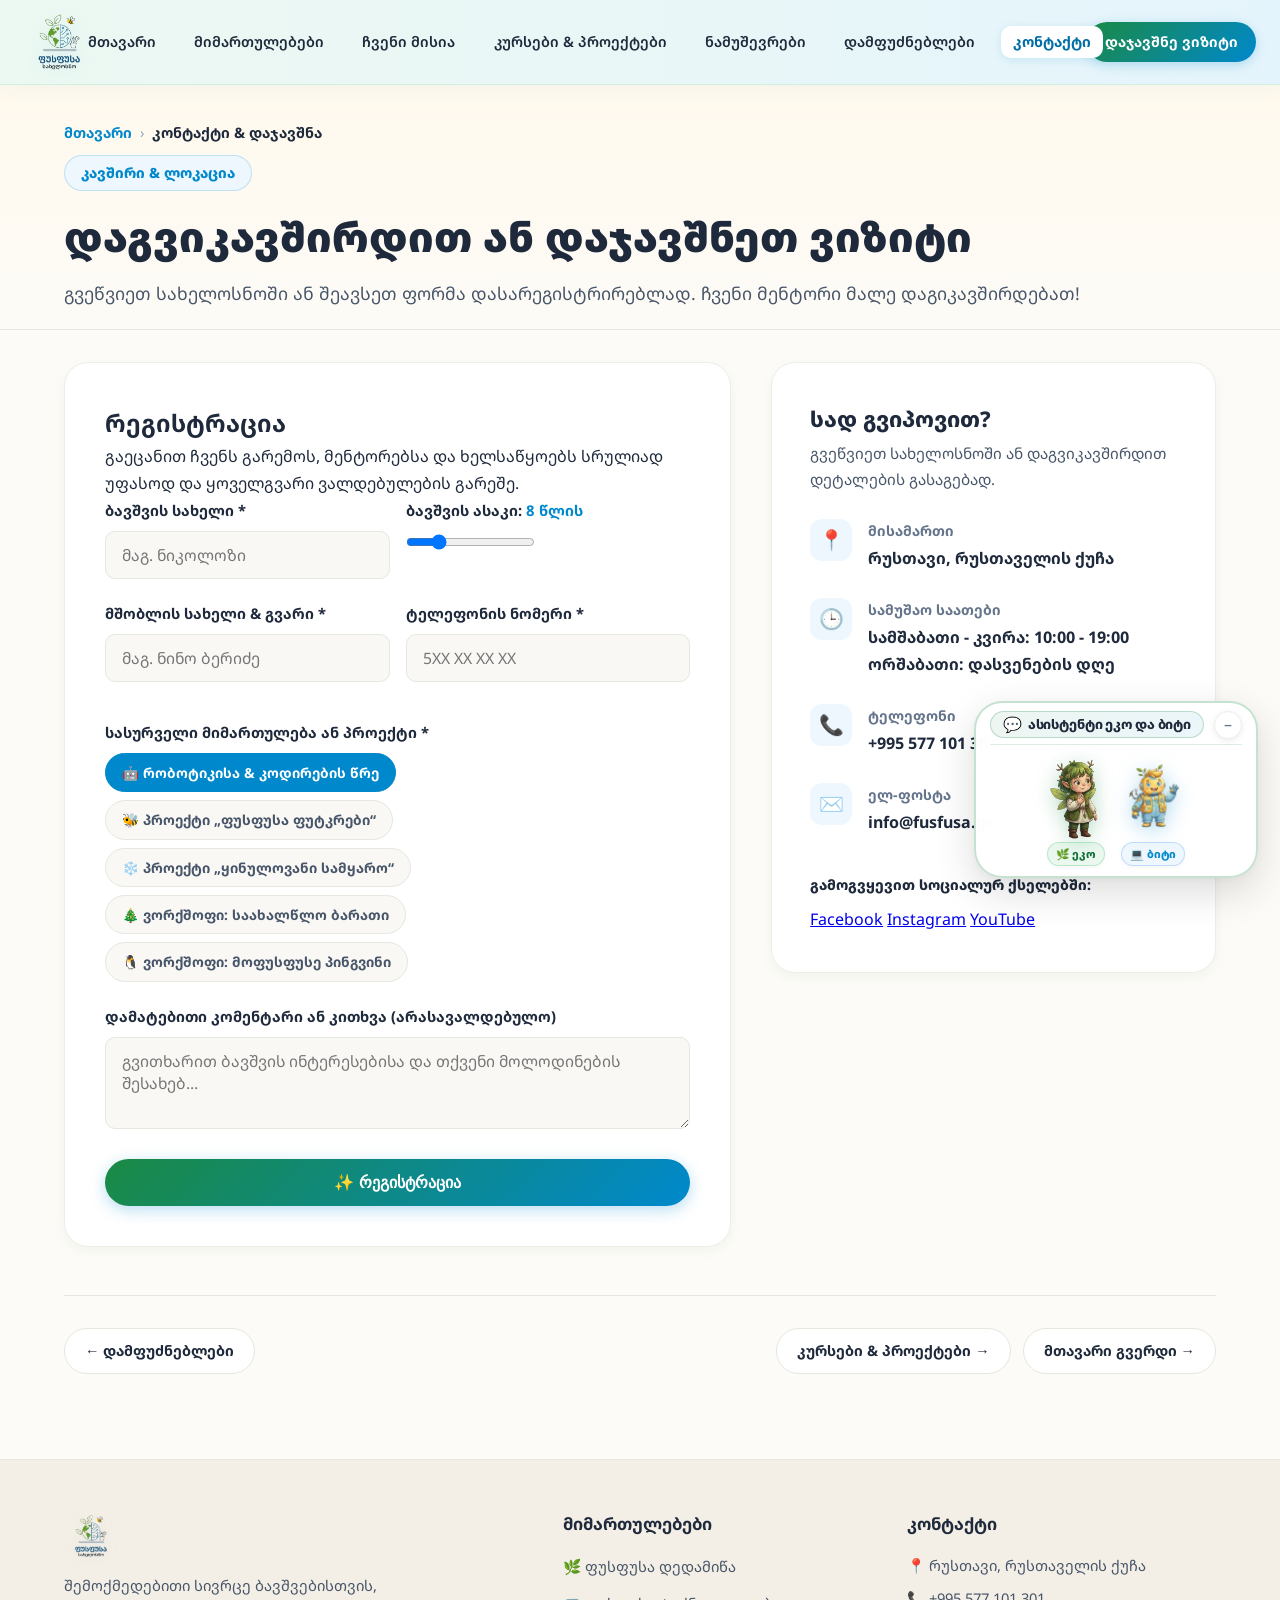
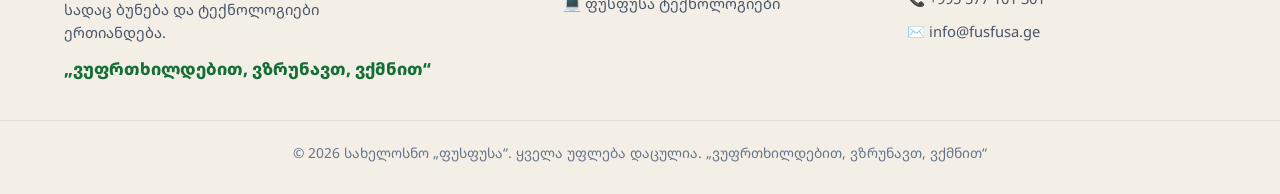
==== contact.html @ 06346dd5 "Add files via upload" ====
<!DOCTYPE html>
<html lang="ka">
<head>
  <meta charset="UTF-8">
  <meta name="viewport" content="width=device-width, initial-scale=1.0">
  <title>კონტაქტი & დაჯავშნა | სახელოსნო „ფუსფუსა“</title>
  <meta name="description" content="დარეგისტრირდით სახელოსნო ფუსფუსაში: რუსთავი, რუსთაველის ქუჩა. ტელეფონი: +995 577 101 301.">
  
  <link rel="stylesheet" href="styles.css?v=2.4">
  <link rel="icon" type="image/png" href="logo.png">
</head>
<body>

  <!-- =========================================================================
       HEADER & NAVIGATION
       ========================================================================= -->
  <header class="site-header" id="header">
    <div class="container header-inner">
      <a href="index.html" class="brand-link">
        <img src="logo.png" alt="ფუსფუსა სახელოსნო" class="site-logo-img">
      </a>

      <nav class="main-nav" id="nav-menu" aria-label="მთავარი ნავიგაცია">
        <ul>
          <li><a href="index.html">მთავარი</a></li>
          <li><a href="pillars.html">მიმართულებები</a></li>
          <li><a href="mission.html">ჩვენი მისია</a></li>
          <li><a href="courses.html">კურსები & პროექტები</a></li>
          <li><a href="showcase.html">ნამუშევრები</a></li>
          <li><a href="mentors.html">დამფუძნებლები</a></li>
          <li><a href="contact.html" class="active">კონტაქტი</a></li>
        </ul>
      </nav>

      <div class="header-actions">
        <a href="#booking" class="nav-cta">დაჯავშნე ვიზიტი</a>
        <button class="nav-toggle-btn" id="nav-toggle" aria-label="მენიუს გადართვა" aria-expanded="false">☰</button>
      </div>
    </div>
  </header>

  <main>
    <!-- Page Header Banner & Breadcrumbs -->
    <div class="page-header-banner">
      <div class="container">
        <nav class="breadcrumb-nav" aria-label="Breadcrumb">
          <a href="index.html">მთავარი</a>
          <span class="sep">›</span>
          <span class="current">კონტაქტი & დაჯავშნა</span>
        </nav>
        <span class="section-badge">კავშირი & ლოკაცია</span>
        <h1 class="section-title" style="margin-top: 8px;">დაგვიკავშირდით ან დაჯავშნეთ ვიზიტი</h1>
        <p class="section-desc">
          გვეწვიეთ სახელოსნოში ან შეავსეთ ფორმა დასარეგისტრირებლად. ჩვენი მენტორი მალე დაგიკავშირდებათ!
        </p>
      </div>
    </div>

    <!-- Booking & Contact Section -->
    <section class="section-padding" style="padding-top: 0;" id="booking">
      <div class="container">
        <div class="booking-contact-grid">
          
          <!-- Booking Form Card -->
          <div class="booking-card">
            <h2 class="form-title" id="form-main-title">რეგისტრაცია</h2>
            <p class="form-desc" id="form-main-desc">
              გაეცანით ჩვენს გარემოს, მენტორებსა და ხელსაწყოებს სრულიად უფასოდ და ყოველგვარი ვალდებულების გარეშე.
            </p>

            <form id="booking-form">
              <div class="form-row">
                <div class="form-group">
                  <label for="child-name" class="form-label" id="child-name-label">ბავშვის სახელი *</label>
                  <input type="text" id="child-name" class="form-input" placeholder="მაგ. ნიკოლოზი" required>
                </div>

                <div class="form-group" id="age-group-wrap">
                  <label class="form-label" id="age-label">ბავშვის ასაკი: <strong id="age-val" style="color: var(--color-orange);">8 წლის</strong></label>
                  <input type="range" id="child-age" class="form-range" min="6" max="15" value="8" step="1">
                </div>
              </div>

              <div class="form-row">
                <div class="form-group">
                  <label for="parent-name" class="form-label" id="parent-name-label">მშობლის სახელი & გვარი *</label>
                  <input type="text" id="parent-name" class="form-input" placeholder="მაგ. ნინო ბერიძე" required>
                </div>

                <div class="form-group">
                  <label for="parent-phone" class="form-label">ტელეფონის ნომერი *</label>
                  <input type="tel" id="parent-phone" class="form-input" placeholder="5XX XX XX XX" required>
                </div>
              </div>

              <!-- Direction choice -->
              <div class="form-group" style="margin-top: 16px;">
                <label class="form-label">სასურველი მიმართულება ან პროექტი *</label>
                <div class="dir-pills-wrap">
                  <div class="dir-pill active" data-value="robotics-club" id="pill-robotics">🤖 რობოტიკისა & კოდირების წრე</div>
                  <div class="dir-pill" data-value="bees-project" id="pill-bees">🐝 პროექტი „ფუსფუსა ფუტკრები“</div>
                  <div class="dir-pill" data-value="ice-world-project" id="pill-ice-world">❄️ პროექტი „ყინულოვანი სამყარო“</div>
                  <div class="dir-pill" data-value="workshop-card" id="pill-workshop-card">🎄 ვორქშოფი: საახალწლო ბარათი</div>
                  <div class="dir-pill" data-value="workshop-penguin" id="pill-workshop-penguin">🐧 ვორქშოფი: მოფუსფუსე პინგვინი</div>
                </div>
                <input type="hidden" id="chosen-direction" value="robotics-club">

                <!-- Workshop-Only Group Choice: Appears ONLY when a 1-day workshop is selected -->
                <div id="workshop-subpanel" class="workshop-subpanel" style="display: none;">
                  <div class="workshop-mode-pills">
                    <button type="button" class="workshop-mode-pill active" id="mode-single-btn" data-mode="single">
                      👤 ერთი ბავშვის რეგისტრაცია
                    </button>
                    <button type="button" class="workshop-mode-pill" id="mode-group-btn" data-mode="group">
                      👥 დაარეგისტრირეთ ჯგუფი
                    </button>
                  </div>
                  <input type="hidden" id="workshop-mode" value="single">

                  <div id="workshop-group-count-wrap" class="workshop-group-count-wrap" style="display: none;">
                    <label for="group-count" class="form-label" style="margin-bottom: 0;">რამდენი ბავშვი იქნება ჯგუფში? *</label>
                    <div class="group-stepper-wrap">
                      <button type="button" class="stepper-btn" id="stepper-minus" aria-label="შემცირება">−</button>
                      <input type="number" id="group-count" class="stepper-input" min="2" max="50" value="10">
                      <button type="button" class="stepper-btn" id="stepper-plus" aria-label="გაზრდა">+</button>
                      <span class="stepper-unit">ბავშვი</span>
                    </div>
                  </div>
                </div>
              </div>

              <div class="form-group">
                <label for="notes" class="form-label">დამატებითი კომენტარი ან კითხვა (არასავალდებულო)</label>
                <textarea id="notes" class="form-textarea" rows="3" placeholder="გვითხარით ბავშვის ინტერესებისა და თქვენი მოლოდინების შესახებ..."></textarea>
              </div>

              <button type="submit" class="btn-primary" id="booking-submit-btn" style="width: 100%; justify-content: center;">
                <span id="submit-btn-text">✨ რეგისტრაცია</span>
              </button>
            </form>
          </div>

          <!-- Contact & Location Card -->
          <div class="contact-card">
            <div>
              <h3 class="contact-title">სად გვიპოვით?</h3>
              <p style="color: var(--text-body); font-size: 0.95rem;">გვეწვიეთ სახელოსნოში ან დაგვიკავშირდით დეტალების გასაგებად.</p>
            </div>

            <div class="contact-row">
              <div class="contact-row-icon">📍</div>
              <div class="contact-row-info">
                <h5>მისამართი</h5>
                <p>რუსთავი, რუსთაველის ქუჩა</p>
              </div>
            </div>

            <div class="contact-row">
              <div class="contact-row-icon">🕒</div>
              <div class="contact-row-info">
                <h5>სამუშაო საათები</h5>
                <p>სამშაბათი - კვირა: 10:00 - 19:00<br>ორშაბათი: დასვენების დღე</p>
              </div>
            </div>

            <div class="contact-row">
              <div class="contact-row-icon">📞</div>
              <div class="contact-row-info">
                <h5>ტელეფონი</h5>
                <p><a href="tel:+995577101301" style="color: inherit; text-decoration: none;">+995 577 101 301</a></p>
              </div>
            </div>

            <div class="contact-row">
              <div class="contact-row-icon">✉️</div>
              <div class="contact-row-info">
                <h5>ელ-ფოსტა</h5>
                <p><a href="mailto:info@fusfusa.ge" style="color: inherit; text-decoration: none;">info@fusfusa.ge</a></p>
              </div>
            </div>

            <div style="margin-top: 10px;">
              <h5 style="font-size: 0.88rem; font-weight: 800; color: var(--text-dark); margin-bottom: 10px;">გამოგვყევით სოციალურ ქსელებში:</h5>
              <div class="social-links-row">
                <a href="#" class="social-link-btn" aria-label="Facebook">Facebook</a>
                <a href="#" class="social-link-btn" aria-label="Instagram">Instagram</a>
                <a href="#" class="social-link-btn" aria-label="YouTube">YouTube</a>
              </div>
            </div>
          </div>

        </div>

        <!-- Page Navigation Footer -->
        <div class="page-nav-footer">
          <a href="mentors.html" class="page-nav-link">← დამფუძნებლები</a>
          <div style="display: flex; gap: 12px; flex-wrap: wrap;">
            <a href="courses.html" class="page-nav-link">კურსები & პროექტები →</a>
            <a href="index.html" class="page-nav-link">მთავარი გვერდი →</a>
          </div>
        </div>

      </div>
    </section>
  </main>

  <!-- Booking Success Confirmation Modal -->
  <div class="modal-backdrop" id="booking-success-modal" role="dialog" aria-modal="true">
    <div class="modal-window" style="text-align: center; padding: 48px 32px;">
      <div style="font-size: 3.5rem; margin-bottom: 16px;">🎉🌿</div>
      <h3 style="font-size: 1.6rem; color: var(--text-dark); margin-bottom: 12px;">განაცხადი წარმატებით მიღებულია!</h3>
      <p style="color: var(--text-body); font-size: 1.05rem; line-height: 1.7; margin-bottom: 24px;">
        გმადლობთ დაინტერესებისთვის. ჩვენი მენტორი მალე დაგიკავშირდებათ მითითებულ ნომერზე, რათა შევათანხმოთ <strong id="confirmed-child-name" style="color: var(--color-orange);"></strong>-ს პირველი უფასო ვიზიტის მოსახერხებელი დრო.
      </p>
      <button class="btn-primary" id="success-close-btn" style="padding: 12px 32px; margin: 0 auto;">
        კეთილი, ველოდები!
      </button>
    </div>
  </div>
  <!-- =========================================================================
       FOOTER
       ========================================================================= -->
  <footer class="site-footer">
    <div class="container footer-inner">
      <div class="footer-brand">
        <img src="logo.png" alt="ფუსფუსა სახელოსნო" class="site-logo-img footer-logo-img">
        <p class="footer-desc">
          შემოქმედებითი სივრცე ბავშვებისთვის, სადაც ბუნება და ტექნოლოგიები ერთიანდება.
        </p>
        <p class="footer-slogan">„ვუფრთხილდებით, ვზრუნავთ, ვქმნით“</p>
      </div>

      <div class="footer-links-col">
        <h5>მიმართულებები</h5>
        <ul>
          <li><a href="pillars.html#earth-pillar">🌿 ფუსფუსა დედამიწა</a></li>
          <li><a href="pillars.html#tech-pillar">💻 ფუსფუსა ტექნოლოგიები</a></li>
        </ul>
      </div>

      <div class="footer-links-col">
        <h5>კონტაქტი</h5>
        <p>📍 რუსთავი, რუსთაველის ქუჩა</p>
        <p>📞 <a href="tel:+995577101301">+995 577 101 301</a></p>
        <p>✉️ <a href="mailto:info@fusfusa.ge">info@fusfusa.ge</a></p>
      </div>
    </div>

    <div class="footer-bottom">
      <p>© 2026 სახელოსნო „ფუსფუსა“. ყველა უფლება დაცულია. „ვუფრთხილდებით, ვზრუნავთ, ვქმნით“</p>
    </div>
  </footer>

  <script src="app.js"></script>
</body>
</html>
---- styles.css ----
/* ==========================================================================
   styles.css - სახელოსნო ფუსფუსა (Workshop Fussusa)
   Warm, Bright & Child-Friendly Visual Design System
   ========================================================================== */

@import url('https://fonts.googleapis.com/css2?family=Noto+Sans+Georgian:wght@400;500;600;700;800;900&display=swap');

:root {
  /* Warm & Friendly Light Palette with Logo Brand Colors */
  --bg-page: #FDFBF7;
  --bg-surface: #FFFFFF;
  --bg-surface-alt: #F7F5EF;
  --bg-tint-green: #EBF8F0;
  --bg-tint-blue: #EEF7FD;
  --bg-tint-yellow: #FFF9E6;
  --bg-tint-orange: #EEF7FD;

  /* The 2 Main Structural Colors (Directly from Logo) */
  --color-green: #1B8A44;         /* Logo Green (დედამიწა / ბუნება) */
  --color-green-dark: #136F35;
  --color-green-tint: #EBF8F0;

  --color-blue: #0088CC;          /* Logo Sky Blue (ტექნოლოგიები / ცისფერი) */
  --color-blue-dark: #006EA6;
  --color-blue-tint: #EEF7FD;

  /* Primary Brand Duo Gradient (Green to Sky Blue) */
  --brand-gradient: linear-gradient(135deg, #1B8A44 0%, #0088CC 100%);
  --brand-gradient-hover: linear-gradient(135deg, #136F35 0%, #006EA6 100%);

  /* Secondary / Supporting Accents */
  --color-sun: #FFB703;
  --color-sun-dark: #E09E00;
  --color-orange: #0088CC;        /* Mapped to Logo Sky Blue */
  --color-orange-dark: #006EA6;

  --text-dark: #1E293B;
  --text-body: #475569;
  --text-muted: #64748B;
  --text-light: #94A3B8;

  --border-light: #E4E8DE;
  --border-card: #ECEFE8;

  --shadow-sm: 0 4px 12px rgba(27, 138, 68, 0.06);
  --shadow-md: 0 10px 25px rgba(0, 136, 204, 0.08);
  --shadow-hover: 0 16px 35px rgba(0, 136, 204, 0.14);

  --radius-sm: 10px;
  --radius-md: 18px;
  --radius-lg: 24px;
  --radius-full: 9999px;

  --font-main: 'Noto Sans Georgian', -apple-system, BlinkMacSystemFont, 'Segoe UI', sans-serif;
  --max-w: 1200px;
}

/* Base Reset */
*, *::before, *::after {
  box-sizing: border-box;
  margin: 0;
  padding: 0;
}

html {
  scroll-behavior: smooth;
  font-family: var(--font-main);
  background-color: var(--bg-page);
  color: var(--text-dark);
  line-height: 1.7;
}

body {
  min-height: 100vh;
  overflow-x: hidden;
  position: relative;
}

/* Subtle Floating Keyframe Animation for Decorative Icons */
@keyframes gentleFloat {
  0%, 100% {
    transform: translateY(0px) rotate(0deg);
  }
  50% {
    transform: translateY(-8px) rotate(2deg);
  }
}

@keyframes gentlePulse {
  0%, 100% {
    transform: scale(1);
  }
  50% {
    transform: scale(1.04);
  }
}

.float-badge {
  animation: gentleFloat 4s ease-in-out infinite;
}

.float-badge-reverse {
  animation: gentleFloat 4.5s ease-in-out infinite reverse;
}

/* Container */
.container {
  max-width: var(--max-w);
  margin: 0 auto;
  padding: 0 24px;
}

/* Header & Navigation */
.site-header {
  position: sticky;
  top: 0;
  width: 100%;
  background: linear-gradient(90deg, rgba(235, 248, 241, 0.97) 0%, rgba(228, 244, 252, 0.97) 100%);
  backdrop-filter: blur(16px);
  -webkit-backdrop-filter: blur(16px);
  border-bottom: 1.5px solid #D2EFE2;
  box-shadow: 0 4px 20px rgba(0, 136, 204, 0.05);
  z-index: 100;
  transition: all 0.25s ease;
}

.site-header .container {
  max-width: 1440px;
  padding: 0 24px;
}

.header-inner {
  display: flex;
  align-items: center;
  justify-content: space-between;
  height: 84px;
  gap: 16px;
}

.brand-link {
  display: flex;
  align-items: center;
  gap: 12px;
  text-decoration: none;
  flex-shrink: 0;
  transition: opacity 0.2s ease;
}

.brand-link:hover {
  opacity: 0.92;
}

.site-logo-img {
  height: 68px;
  width: auto;
  max-width: 220px;
  object-fit: contain;
  display: block;
  filter: drop-shadow(0 2px 8px rgba(0, 136, 204, 0.1));
  transition: transform 0.2s ease;
}

.brand-link:hover .site-logo-img {
  transform: scale(1.03);
}

.brand-icon {
  width: 44px;
  height: 44px;
  border-radius: var(--radius-sm);
  background: var(--brand-gradient);
  display: flex;
  align-items: center;
  justify-content: center;
  box-shadow: 0 4px 12px rgba(0, 136, 204, 0.25);
}

.brand-text {
  font-size: 1.35rem;
  font-weight: 800;
  color: var(--text-dark);
  letter-spacing: -0.01em;
}

.brand-text span {
  color: var(--color-orange);
}

.main-nav {
  display: flex;
  align-items: center;
  flex: 1;
  justify-content: center;
  min-width: 0;
}

.main-nav ul {
  display: flex;
  align-items: center;
  gap: clamp(6px, 1.1vw, 16px);
  list-style: none;
  padding: 0;
  margin: 0;
  flex-wrap: nowrap;
}

.main-nav li {
  white-space: nowrap;
}

.main-nav a {
  text-decoration: none;
  color: var(--text-dark);
  font-size: 0.90rem;
  font-weight: 600;
  white-space: nowrap;
  padding: 7px 12px;
  border-radius: var(--radius-sm);
  transition: all 0.2s ease;
  display: inline-block;
  line-height: 1.2;
}

.main-nav a:hover {
  color: var(--color-green-dark);
  background: rgba(255, 255, 255, 0.7);
  box-shadow: 0 2px 6px rgba(0, 0, 0, 0.04);
}

.main-nav a.active {
  color: var(--color-blue-dark);
  background: #FFFFFF;
  font-weight: 700;
  box-shadow: 0 2px 10px rgba(0, 136, 204, 0.14);
  position: relative;
}

.main-nav a.active::after {
  display: none;
}

/* Page Banner for Dedicated Pages */
.page-header-banner {
  padding: 36px 0 20px 0;
  background: linear-gradient(180deg, #FFF9ED 0%, transparent 100%);
  border-bottom: 1px solid var(--border-light);
  margin-bottom: 32px;
}

.breadcrumb-nav {
  display: flex;
  align-items: center;
  gap: 8px;
  font-size: 0.9rem;
  color: var(--text-muted);
  margin-bottom: 10px;
}

.breadcrumb-nav a {
  color: var(--color-orange);
  text-decoration: none;
  font-weight: 700;
}

.breadcrumb-nav a:hover {
  text-decoration: underline;
}

.breadcrumb-nav .sep {
  color: var(--text-light);
}

.breadcrumb-nav .current {
  color: var(--text-dark);
  font-weight: 700;
}

/* Home Portal Navigation Grid */
.portal-grid {
  display: grid;
  grid-template-columns: repeat(3, 1fr);
  gap: 24px;
  margin-top: 36px;
}

.portal-card {
  background: linear-gradient(135deg, #EEF9F3 0%, #E3F3FB 100%);
  border: 1.5px solid #D4EFE4;
  border-radius: var(--radius-md);
  padding: 30px 26px;
  box-shadow: 0 4px 18px rgba(0, 136, 204, 0.04), 0 2px 6px rgba(27, 138, 68, 0.04);
  display: flex;
  flex-direction: column;
  justify-content: space-between;
  transition: all 0.28s cubic-bezier(0.16, 1, 0.3, 1);
  text-decoration: none;
  color: inherit;
  position: relative;
  overflow: hidden;
}

/* Subtle pastel green-to-cyan gradations across cards */
.portal-card:nth-child(1) {
  background: linear-gradient(135deg, #EBF8F1 0%, #E4F4FB 100%);
}
.portal-card:nth-child(2) {
  background: linear-gradient(135deg, #EDFAF3 0%, #E2F2FC 100%);
}
.portal-card:nth-child(3) {
  background: linear-gradient(135deg, #E7F7F0 0%, #E1F4FB 100%);
}
.portal-card:nth-child(4) {
  background: linear-gradient(135deg, #EAF8F2 0%, #E3F3FC 100%);
}
.portal-card:nth-child(5) {
  background: linear-gradient(135deg, #EDFAF4 0%, #E0F2FA 100%);
}
.portal-card:nth-child(6) {
  background: linear-gradient(135deg, #E6F7F0 0%, #DFF3FB 100%);
}

.portal-card:hover {
  transform: translateY(-5px);
  border-color: #9DE0C2;
  box-shadow: 0 12px 28px rgba(0, 136, 204, 0.12), 0 4px 12px rgba(27, 138, 68, 0.08);
}

.portal-card-tag {
  display: inline-block;
  font-size: 0.78rem;
  font-weight: 800;
  padding: 4px 12px;
  border-radius: var(--radius-full);
  margin-bottom: 14px;
  align-self: flex-start;
  background: rgba(255, 255, 255, 0.9);
  box-shadow: 0 2px 6px rgba(0, 0, 0, 0.03);
}

.tag-earth {
  color: var(--color-green-dark);
  border: 1px solid rgba(27, 138, 68, 0.2);
}

.tag-tech {
  color: var(--color-blue-dark);
  border: 1px solid rgba(0, 136, 204, 0.22);
}

.tag-sun {
  color: #B45309;
  border: 1px solid rgba(245, 158, 11, 0.25);
}

.tag-orange {
  color: var(--color-blue-dark);
  border: 1px solid rgba(0, 136, 204, 0.22);
}

.portal-card h3 {
  font-size: 1.25rem;
  font-weight: 800;
  color: var(--text-dark);
  margin-bottom: 8px;
}

.portal-card p {
  font-size: 0.92rem;
  color: var(--text-body);
  line-height: 1.6;
  margin-bottom: 20px;
  flex-grow: 1;
}

.portal-card-link {
  font-size: 0.92rem;
  font-weight: 800;
  color: var(--color-blue-dark);
  display: inline-flex;
  align-items: center;
  gap: 6px;
  transition: transform 0.2s ease, color 0.2s ease;
}

.portal-card:hover .portal-card-link {
  transform: translateX(5px);
  color: var(--color-green-dark);
}

/* Page Navigation Footer (Next / Related pages) */
.page-nav-footer {
  margin-top: 48px;
  padding-top: 32px;
  border-top: 1px solid var(--border-light);
  display: flex;
  justify-content: space-between;
  align-items: center;
  flex-wrap: wrap;
  gap: 16px;
}

.page-nav-link {
  display: inline-flex;
  align-items: center;
  gap: 8px;
  padding: 10px 20px;
  background: var(--bg-surface);
  border: 1px solid var(--border-light);
  border-radius: var(--radius-full);
  color: var(--text-dark);
  text-decoration: none;
  font-weight: 700;
  font-size: 0.9rem;
  transition: all 0.2s ease;
}

.page-nav-link:hover {
  background: var(--bg-surface-alt);
  border-color: var(--color-blue);
  color: var(--color-blue);
}

.header-actions {
  display: flex;
  align-items: center;
  gap: 12px;
  flex-shrink: 0;
}

.nav-cta {
  background: var(--brand-gradient);
  color: #FFFFFF !important;
  padding: 8px 18px;
  height: 40px;
  border-radius: var(--radius-full);
  text-decoration: none;
  font-weight: 700;
  font-size: 0.88rem;
  white-space: nowrap;
  display: inline-flex;
  align-items: center;
  justify-content: center;
  box-shadow: 0 3px 12px rgba(0, 136, 204, 0.25);
  transition: all 0.2s ease;
  line-height: 1;
}

.nav-cta:hover {
  background: var(--brand-gradient-hover);
  transform: translateY(-1px);
  box-shadow: 0 6px 16px rgba(0, 136, 204, 0.35);
}

.nav-toggle-btn {
  display: none;
  background: rgba(0, 136, 204, 0.08);
  border: 1px solid var(--border-light);
  width: 40px;
  height: 40px;
  border-radius: var(--radius-sm);
  font-size: 1.3rem;
  color: var(--text-dark);
  cursor: pointer;
  align-items: center;
  justify-content: center;
  transition: all 0.2s ease;
  line-height: 1;
}

.nav-toggle-btn:hover {
  background: rgba(0, 136, 204, 0.16);
}

/* Hero Section */
.hero-section {
  padding: 70px 0 90px;
  position: relative;
}

.hero-grid {
  display: grid;
  grid-template-columns: 1.05fr 0.95fr;
  gap: 42px;
  align-items: center;
}

.hero-badge,
.hero-tag {
  display: inline-flex;
  align-items: center;
  gap: 8px;
  background: var(--bg-tint-green);
  border: 1px solid rgba(27, 138, 68, 0.25);
  padding: 6px 18px;
  border-radius: var(--radius-full);
  font-size: 0.9rem;
  font-weight: 700;
  color: var(--color-green);
  margin-bottom: 22px;
}

.hero-title {
  font-size: clamp(2.5rem, 5vw, 3.8rem);
  font-weight: 900;
  line-height: 1.18;
  color: var(--text-dark);
  margin-bottom: 16px;
}

.highlight-text,
.hero-title .highlight {
  background: var(--brand-gradient);
  -webkit-background-clip: text;
  -webkit-text-fill-color: transparent;
  display: inline-block;
  position: relative;
}

.hero-official-slogan {
  display: inline-block;
  font-size: clamp(1.15rem, 2.2vw, 1.45rem);
  font-weight: 800;
  color: var(--color-blue);
  margin-bottom: 22px;
  line-height: 1.35;
  background: var(--bg-tint-blue);
  padding: 8px 22px;
  border-radius: var(--radius-full);
  border: 1px solid rgba(0, 136, 204, 0.2);
}

.hero-description {
  font-size: 1.12rem;
  color: var(--text-body);
  margin-bottom: 36px;
  line-height: 1.75;
}

.hero-buttons {
  display: flex;
  flex-wrap: wrap;
  gap: 16px;
}

.btn-primary {
  background: var(--brand-gradient);
  color: #FFFFFF;
  padding: 14px 32px;
  border-radius: var(--radius-full);
  font-weight: 700;
  font-size: 1.02rem;
  text-decoration: none;
  display: inline-flex;
  align-items: center;
  gap: 10px;
  border: none;
  cursor: pointer;
  box-shadow: 0 4px 16px rgba(0, 136, 204, 0.28);
  transition: all 0.25s ease;
}

.btn-primary:hover {
  background: var(--brand-gradient-hover);
  transform: translateY(-2px);
  box-shadow: 0 8px 24px rgba(0, 136, 204, 0.38);
}

.btn-outline {
  display: inline-flex;
  align-items: center;
  gap: 8px;
  padding: 13px 28px;
  border: 2px solid var(--color-blue);
  border-radius: var(--radius-full);
  color: var(--color-blue);
  background: transparent;
  font-weight: 700;
  font-size: 0.96rem;
  text-decoration: none;
  transition: all 0.2s ease;
}

.btn-outline:hover {
  background: var(--bg-tint-blue);
  color: var(--color-blue-dark);
  border-color: var(--color-blue-dark);
}

.btn-secondary {
  background: var(--bg-surface);
  color: var(--text-dark);
  border: 1px solid var(--border-light);
  padding: 14px 30px;
  border-radius: var(--radius-full);
  font-weight: 700;
  font-size: 1.02rem;
  text-decoration: none;
  display: inline-flex;
  align-items: center;
  gap: 10px;
  box-shadow: var(--shadow-sm);
  transition: all 0.25s ease;
}

.btn-secondary:hover {
  border-color: var(--color-sun);
  background: var(--bg-tint-yellow);
  transform: translateY(-2px);
}

/* Hero Visual Showcase */
.hero-visual-card {
  position: relative;
  background: linear-gradient(145deg, #FFFFFF 0%, #FFFDF8 100%);
  border: 1px solid var(--border-card);
  border-radius: var(--radius-lg);
  padding: 24px;
  box-shadow: 0 16px 40px rgba(0, 136, 204, 0.1);
  display: flex;
  flex-direction: column;
  align-items: center;
  text-align: center;
  width: 100%;
}

.hero-video-wrapper {
  position: relative;
  width: 100%;
  aspect-ratio: 16 / 9;
  border-radius: var(--radius-md);
  overflow: hidden;
  box-shadow: 0 10px 28px rgba(0, 0, 0, 0.12);
  border: 2px solid #FFFFFF;
  background: #000000;
  margin-bottom: 14px;
}

.hero-video-wrapper iframe {
  position: absolute;
  top: 0;
  left: 0;
  width: 100%;
  height: 100%;
  border: 0;
}

.hero-card-title {
  font-size: 1.08rem;
  font-weight: 800;
  color: var(--text-dark);
  margin-top: 6px;
  line-height: 1.4;
  letter-spacing: -0.01em;
}

.hero-floating-badge {
  position: absolute;
  background: #FFFFFF;
  border: 1px solid var(--border-light);
  padding: 7px 16px;
  border-radius: var(--radius-full);
  box-shadow: 0 8px 20px rgba(0, 0, 0, 0.08);
  display: inline-flex;
  align-items: center;
  font-size: 0.85rem;
  font-weight: 700;
  z-index: 5;
  transition: transform 0.2s ease, box-shadow 0.2s ease;
}

.hero-floating-badge.badge-top {
  top: -14px;
  left: 18px;
  color: var(--color-green-dark);
}

.hero-floating-badge.badge-bottom {
  bottom: -14px;
  right: 18px;
  color: var(--color-blue);
}

.hero-floating-badge:hover {
  transform: translateY(-2px);
  box-shadow: 0 10px 24px rgba(0, 0, 0, 0.12);
}

.hero-main-illustration {
  width: 100%;
  max-width: 320px;
  height: auto;
  margin-bottom: 24px;
}

.hero-logo-frame {
  width: 100%;
  max-width: 330px;
  display: flex;
  justify-content: center;
  align-items: center;
  background: #FFFFFF;
  border-radius: var(--radius-md);
  padding: 18px 22px;
  box-shadow: var(--shadow-sm);
  border: 1px solid var(--border-card);
  margin-bottom: 16px;
}

.hero-logo-img {
  width: 100%;
  height: auto;
  max-height: 220px;
  object-fit: contain;
  display: block;
}

.hero-logo-caption {
  font-size: 0.96rem;
  font-weight: 700;
  color: var(--text-dark);
}

.hero-floater-1 {
  position: absolute;
  top: -16px;
  left: -16px;
  background: #FFFFFF;
  border: 1px solid var(--border-light);
  padding: 10px 18px;
  border-radius: var(--radius-full);
  box-shadow: var(--shadow-md);
  display: flex;
  align-items: center;
  gap: 8px;
  font-size: 0.88rem;
  font-weight: 700;
  color: var(--color-green-dark);
}

.hero-floater-2 {
  position: absolute;
  bottom: -16px;
  right: -16px;
  background: #FFFFFF;
  border: 1px solid var(--border-light);
  padding: 10px 18px;
  border-radius: var(--radius-full);
  box-shadow: var(--shadow-md);
  display: flex;
  align-items: center;
  gap: 8px;
  font-size: 0.88rem;
  font-weight: 700;
  color: var(--color-blue);
}

/* Section Headings */
.section-padding {
  padding: 85px 0;
}

.section-head {
  text-align: center;
  max-width: 720px;
  margin: 0 auto 52px;
}

.section-badge {
  display: inline-block;
  font-size: 0.88rem;
  font-weight: 800;
  color: var(--color-blue);
  background: var(--bg-tint-blue);
  padding: 5px 16px;
  border-radius: var(--radius-full);
  margin-bottom: 12px;
  border: 1px solid rgba(0, 136, 204, 0.2);
}

.section-title {
  font-size: clamp(2rem, 3.2vw, 2.7rem);
  font-weight: 900;
  color: var(--text-dark);
  margin-bottom: 16px;
  line-height: 1.25;
}

.section-desc {
  font-size: 1.1rem;
  color: var(--text-body);
  line-height: 1.7;
}

/* The Two Pillars */
.pillars-grid {
  display: grid;
  grid-template-columns: 1fr 1fr;
  gap: 32px;
  margin-bottom: 36px;
}

.pillar-card {
  background: var(--bg-surface);
  border: 1px solid var(--border-card);
  border-radius: var(--radius-lg);
  padding: 44px 38px;
  box-shadow: var(--shadow-sm);
  display: flex;
  flex-direction: column;
  transition: transform 0.25s ease, box-shadow 0.25s ease, border-color 0.25s ease;
}

.pillar-card:hover {
  transform: translateY(-5px);
  box-shadow: var(--shadow-hover);
}

.pillar-card.tech {
  border-top: 5px solid var(--color-blue);
}

.pillar-card.earth {
  border-top: 5px solid var(--color-green);
}

.pillar-icon-box {
  width: 90px;
  height: 90px;
  border-radius: var(--radius-md);
  display: flex;
  align-items: center;
  justify-content: center;
  font-size: 2.2rem;
  margin-bottom: 24px;
}

.pillar-card.tech .pillar-icon-box,
.pillar-card.tech-card .pillar-icon-box {
  background: var(--bg-tint-blue);
  color: var(--color-blue);
  border: 1px solid rgba(0, 136, 204, 0.2);
}

.pillar-card.earth .pillar-icon-box,
.pillar-card.earth-card .pillar-icon-box {
  background: var(--bg-tint-green);
  color: var(--color-green);
  border: 1px solid rgba(27, 138, 68, 0.2);
}

.pillar-icon-box img {
  width: 100%;
  height: 100%;
  object-fit: contain;
}

.pillar-title {
  font-size: 1.65rem;
  font-weight: 800;
  margin-bottom: 8px;
  color: var(--text-dark);
}

.pillar-leader-badge {
  display: inline-flex;
  align-items: center;
  gap: 6px;
  background: var(--bg-tint-blue);
  color: var(--color-blue);
  font-size: 0.88rem;
  font-weight: 800;
  padding: 5px 14px;
  border-radius: var(--radius-full);
  margin-bottom: 12px;
  border: 1px solid rgba(9, 116, 186, 0.2);
  align-self: flex-start;
}

.pillar-leader-badge.earth {
  background: var(--bg-tint-green);
  color: var(--color-green-dark);
  border-color: rgba(26, 107, 57, 0.2);
}

.pillar-motto-badge {
  display: inline-block;
  font-size: 0.95rem;
  font-weight: 800;
  color: var(--color-blue);
  background: var(--bg-tint-blue);
  border: 1px solid rgba(58, 134, 255, 0.25);
  padding: 4px 14px;
  border-radius: var(--radius-full);
  margin-bottom: 12px;
  align-self: flex-start;
}

.pillar-subtitle {
  font-size: 0.98rem;
  font-weight: 700;
  margin-bottom: 18px;
}

.pillar-card.tech .pillar-subtitle { color: var(--color-blue); }
.pillar-card.earth .pillar-subtitle { color: var(--color-green-dark); }

.pillar-desc {
  font-size: 1.02rem;
  color: var(--text-body);
  line-height: 1.7;
  margin-bottom: 20px;
}

.pillar-features-list {
  list-style: none;
  display: flex;
  flex-direction: column;
  gap: 10px;
  margin-bottom: 24px;
}

.pillar-feature-item {
  display: flex;
  align-items: flex-start;
  gap: 12px;
  background: #FAF8F5;
  padding: 10px 14px;
  border-radius: var(--radius-sm);
  border: 1px solid var(--border-light);
}

.pillar-card.tech .pillar-feature-item {
  background: var(--bg-tint-blue);
  border-color: rgba(58, 134, 255, 0.15);
}

.pillar-card.earth .pillar-feature-item {
  background: var(--bg-tint-green);
  border-color: rgba(32, 191, 85, 0.15);
}

.pillar-modules-list {
  display: flex;
  flex-direction: column;
  gap: 10px;
  margin-bottom: 18px;
}

.pillar-sub-item {
  display: flex;
  align-items: flex-start;
  gap: 12px;
  background: #FAF8F5;
  padding: 10px 14px;
  border-radius: var(--radius-sm);
  border: 1px solid var(--border-light);
}

.pillar-card.tech .pillar-sub-item,
.pillar-card.tech-card .pillar-sub-item,
.pillar-card.tech-card .pillar-feature-item {
  background: var(--bg-tint-blue);
  border-color: rgba(58, 134, 255, 0.15);
}

.pillar-card.earth .pillar-sub-item,
.pillar-card.earth-card .pillar-sub-item,
.pillar-card.earth-card .pillar-feature-item {
  background: var(--bg-tint-green);
  border-color: rgba(32, 191, 85, 0.15);
}

.sub-item-icon {
  font-size: 1.25rem;
  flex-shrink: 0;
  line-height: 1.2;
}

.sub-item-text strong {
  display: block;
  font-size: 0.94rem;
  color: var(--text-dark);
  margin-bottom: 2px;
}

.sub-item-text p {
  font-size: 0.86rem;
  color: var(--text-body);
  line-height: 1.4;
  margin: 0;
}

.feature-item-icon {
  font-size: 1.25rem;
  flex-shrink: 0;
  line-height: 1.2;
}

.feature-item-content strong {
  display: block;
  font-size: 0.94rem;
  color: var(--text-dark);
  margin-bottom: 2px;
}

.feature-item-content span {
  display: block;
  font-size: 0.86rem;
  color: var(--text-body);
  line-height: 1.4;
}

.pillar-tags {
  display: flex;
  flex-wrap: wrap;
  gap: 8px;
  margin-top: auto;
}

.pillar-section-heading {
  font-size: 0.98rem;
  font-weight: 800;
  color: var(--color-green-dark);
  margin: 20px 0 10px 0;
  display: flex;
  align-items: center;
  gap: 8px;
  border-bottom: 2px solid rgba(46, 125, 50, 0.15);
  padding-bottom: 5px;
}

.pillar-card.tech .pillar-section-heading {
  color: var(--color-blue);
  border-bottom-color: rgba(58, 134, 255, 0.15);
}

.tag-pill {
  background: var(--bg-surface-alt);
  color: var(--text-dark);
  font-size: 0.85rem;
  font-weight: 600;
  padding: 6px 14px;
  border-radius: var(--radius-full);
}

/* Synergy Fusion Banner */
.synergy-box {
  background: linear-gradient(135deg, rgba(235, 248, 240, 0.85) 0%, rgba(238, 247, 253, 0.85) 100%);
  border: 1px solid rgba(0, 136, 204, 0.2);
  border-left: 6px solid var(--color-green);
  border-radius: var(--radius-md);
  padding: 28px 36px;
  display: flex;
  align-items: center;
  justify-content: space-between;
  gap: 24px;
  box-shadow: var(--shadow-sm);
}

.synergy-content h4 {
  font-size: 1.25rem;
  font-weight: 800;
  color: var(--color-blue);
  margin-bottom: 6px;
}

.synergy-content p {
  color: var(--text-body);
  font-size: 0.98rem;
}

/* Mission & Philosophy */
.philosophy-grid {
  display: grid;
  grid-template-columns: repeat(4, 1fr);
  gap: 24px;
  margin-bottom: 48px;
}

.phil-item {
  background: var(--bg-surface);
  border: 1px solid var(--border-card);
  border-radius: var(--radius-md);
  padding: 30px 24px;
  box-shadow: var(--shadow-sm);
  transition: transform 0.25s ease;
}

.phil-item:hover {
  transform: translateY(-4px);
}

.phil-icon {
  font-size: 2.2rem;
  margin-bottom: 18px;
}

.phil-title {
  font-size: 1.2rem;
  font-weight: 800;
  color: var(--text-dark);
  margin-bottom: 10px;
}

.phil-text {
  font-size: 0.95rem;
  color: var(--text-body);
  line-height: 1.6;
}

/* Contrast Box: Screen Addiction vs Creation */
.contrast-card {
  background: var(--bg-surface);
  border: 1px solid var(--border-card);
  border-radius: var(--radius-lg);
  padding: 36px;
  box-shadow: var(--shadow-sm);
  display: grid;
  grid-template-columns: 1fr auto 1fr;
  align-items: center;
  gap: 32px;
}

.contrast-panel {
  padding: 24px;
  border-radius: var(--radius-md);
}

.contrast-panel.passive {
  background: #FFF5F5;
  border: 1px solid #FFE3E3;
}

.contrast-panel.passive h4 {
  color: #E03131;
  font-size: 1.18rem;
  font-weight: 800;
  margin-bottom: 8px;
}

.contrast-panel.creator {
  background: #F0FDF4;
  border: 1px solid #DCFCE7;
}

.contrast-panel.creator h4 {
  color: #15803D;
  font-size: 1.18rem;
  font-weight: 800;
  margin-bottom: 8px;
}

.contrast-arrow {
  font-size: 1.8rem;
  color: var(--color-sun-dark);
  font-weight: 900;
}

/* Curriculum & Courses Filters */
.courses-filters,
.curriculum-filters {
  display: flex;
  justify-content: center;
  align-items: center;
  flex-wrap: wrap;
  gap: 12px;
  margin: 10px auto 44px auto;
  padding: 10px 16px;
  background: rgba(255, 255, 255, 0.9);
  backdrop-filter: blur(12px);
  -webkit-backdrop-filter: blur(12px);
  border: 1px solid var(--border-light);
  border-radius: var(--radius-full);
  box-shadow: 0 4px 20px rgba(0, 0, 0, 0.05);
  max-width: fit-content;
}

.filter-btn,
.filter-chip {
  display: inline-flex;
  align-items: center;
  justify-content: center;
  gap: 8px;
  background: #FFFFFF;
  border: 1.5px solid var(--border-light);
  color: var(--text-dark);
  padding: 10px 20px;
  border-radius: var(--radius-full);
  font-family: var(--font-main);
  font-size: 0.94rem;
  font-weight: 700;
  cursor: pointer;
  outline: none;
  transition: all 0.24s cubic-bezier(0.16, 1, 0.3, 1);
  box-shadow: 0 2px 6px rgba(0, 0, 0, 0.03);
  user-select: none;
  white-space: nowrap;
}

.filter-btn:hover,
.filter-chip:hover {
  transform: translateY(-2px);
  box-shadow: 0 6px 16px rgba(0, 0, 0, 0.08);
}

.filter-btn[data-filter="all"]:hover {
  border-color: var(--text-dark);
  color: var(--text-dark);
  background: #F8FAFC;
}

.filter-btn[data-filter="month-project"]:hover {
  border-color: var(--color-sun-dark);
  color: var(--color-sun-dark);
  background: var(--bg-tint-yellow);
}

.filter-btn[data-filter="workshop"]:hover {
  border-color: #E63946;
  color: #E63946;
  background: rgba(230, 57, 70, 0.08);
}

.filter-btn[data-filter="robotics-club"]:hover {
  border-color: var(--color-blue);
  color: var(--color-blue-dark);
  background: var(--bg-tint-blue);
}

.filter-btn[data-filter="earth"]:hover {
  border-color: var(--color-green);
  color: var(--color-green-dark);
  background: var(--bg-tint-green);
}

.filter-btn[data-filter="tech"]:hover {
  border-color: #6366F1;
  color: #4F46E5;
  background: rgba(99, 102, 241, 0.08);
}

/* Active Filter States */
.filter-btn.active,
.filter-chip.active {
  color: #FFFFFF !important;
  border-color: transparent !important;
  transform: translateY(-2px);
}

.filter-btn[data-filter="all"].active {
  background: linear-gradient(135deg, #2D3748 0%, #1A202C 100%);
  box-shadow: 0 8px 22px rgba(45, 55, 72, 0.35);
}

.filter-btn[data-filter="month-project"].active {
  background: linear-gradient(135deg, #F39C12 0%, #D68910 100%);
  box-shadow: 0 8px 22px rgba(243, 156, 18, 0.38);
}

.filter-btn[data-filter="workshop"].active {
  background: linear-gradient(135deg, #E63946 0%, #C92A37 100%);
  box-shadow: 0 8px 22px rgba(230, 57, 70, 0.38);
}

.filter-btn[data-filter="robotics-club"].active {
  background: linear-gradient(135deg, #0088CC 0%, #005F8F 100%);
  box-shadow: 0 8px 22px rgba(0, 136, 204, 0.38);
}

.filter-btn[data-filter="earth"].active {
  background: linear-gradient(135deg, #2A9D8F 0%, #1F7A6F 100%);
  box-shadow: 0 8px 22px rgba(42, 157, 143, 0.38);
}

.filter-btn[data-filter="tech"].active {
  background: linear-gradient(135deg, #6366F1 0%, #4338CA 100%);
  box-shadow: 0 8px 22px rgba(99, 102, 241, 0.38);
}

.filter-btn:active,
.filter-chip:active {
  transform: translateY(0);
}

@media (max-width: 768px) {
  .courses-filters,
  .curriculum-filters {
    border-radius: var(--radius-lg);
    padding: 10px;
    gap: 8px;
    max-width: 100%;
  }

  .filter-btn,
  .filter-chip {
    padding: 8px 14px;
    font-size: 0.86rem;
  }
}

.courses-grid {
  display: grid;
  grid-template-columns: repeat(3, 1fr);
  gap: 28px;
}

.course-card {
  background: var(--bg-surface);
  border: 1px solid var(--border-card);
  border-radius: var(--radius-md);
  padding: 30px 26px;
  box-shadow: var(--shadow-sm);
  display: flex;
  flex-direction: column;
  justify-content: space-between;
  transition: transform 0.25s ease, box-shadow 0.25s ease;
}

.course-card:hover {
  transform: translateY(-5px);
  box-shadow: var(--shadow-hover);
}

.course-meta {
  display: flex;
  justify-content: space-between;
  align-items: center;
  margin-bottom: 18px;
}

.badge-age {
  background: var(--bg-tint-yellow);
  color: var(--color-sun-dark);
  font-size: 0.82rem;
  font-weight: 800;
  padding: 4px 12px;
  border-radius: var(--radius-full);
}

.badge-track {
  font-size: 0.82rem;
  font-weight: 700;
  color: var(--text-muted);
}

.course-title {
  font-size: 1.25rem;
  font-weight: 800;
  color: var(--text-dark);
  margin-bottom: 12px;
  line-height: 1.35;
}

.course-summary {
  font-size: 0.95rem;
  color: var(--text-body);
  line-height: 1.65;
  margin-bottom: 24px;
}

.open-details-btn {
  background: none;
  border: 1px solid var(--color-blue);
  color: var(--color-blue);
  padding: 9px 18px;
  border-radius: var(--radius-full);
  font-family: var(--font-main);
  font-size: 0.88rem;
  font-weight: 700;
  cursor: pointer;
  align-self: flex-start;
  transition: all 0.2s ease;
}

.open-details-btn:hover {
  background: var(--color-blue);
  border-color: var(--color-blue);
  color: #FFFFFF;
}

/* =========================================================================
   INTEGRATED PROJECTS (ინტეგრირებული პროექტები)
   ========================================================================= */
.projects-container {
  display: flex;
  flex-direction: column;
  gap: 32px;
}

.project-featured-card {
  background: var(--bg-surface);
  border: 2px solid #F1E5CF;
  border-radius: var(--radius-lg);
  padding: 40px;
  box-shadow: 0 10px 30px rgba(180, 140, 80, 0.08);
  position: relative;
  overflow: hidden;
}

.project-featured-card::before {
  content: "";
  position: absolute;
  top: 0;
  left: 0;
  width: 100%;
  height: 6px;
  background: var(--brand-gradient);
}

.project-card-header {
  display: flex;
  justify-content: space-between;
  align-items: flex-start;
  gap: 24px;
  margin-bottom: 28px;
  flex-wrap: wrap;
}

.project-title-area {
  flex: 1 1 500px;
}

.project-badge-tag {
  display: inline-block;
  background: var(--bg-tint-green);
  color: var(--color-green);
  font-size: 0.82rem;
  font-weight: 800;
  padding: 5px 14px;
  border-radius: var(--radius-full);
  margin-bottom: 12px;
  border: 1px solid rgba(27, 138, 68, 0.25);
}

.project-title {
  font-size: 1.85rem;
  font-weight: 900;
  color: var(--text-dark);
  margin-bottom: 10px;
  line-height: 1.3;
}

.project-tagline {
  font-size: 1.05rem;
  color: var(--text-body);
  line-height: 1.65;
}

.project-meta-pills {
  display: flex;
  flex-wrap: wrap;
  gap: 8px;
  align-items: center;
  align-self: flex-start;
}

.meta-pill {
  background: var(--bg-surface-alt);
  color: var(--text-dark);
  font-size: 0.84rem;
  font-weight: 700;
  padding: 6px 14px;
  border-radius: var(--radius-full);
  border: 1px solid var(--border-light);
  white-space: nowrap;
}

.project-day-structure {
  background: #FAF8F3;
  border-radius: var(--radius-md);
  padding: 24px;
  margin-bottom: 24px;
  border: 1px solid var(--border-card);
}

.structure-heading {
  font-size: 1.05rem;
  font-weight: 800;
  color: var(--text-dark);
  margin-bottom: 18px;
}

.structure-grid {
  display: grid;
  grid-template-columns: repeat(3, 1fr);
  gap: 16px;
}

.structure-col {
  background: #FFFFFF;
  border-radius: var(--radius-sm);
  padding: 20px;
  border: 1px solid var(--border-light);
  box-shadow: 0 2px 8px rgba(0, 0, 0, 0.03);
  transition: transform 0.2s ease;
}

.structure-col:hover {
  transform: translateY(-2px);
}

.struct-hour-1 {
  border-top: 4px solid var(--color-green);
}

.struct-hour-2 {
  border-top: 4px solid #136F35;
}

.struct-hour-3 {
  border-top: 4px solid var(--color-blue);
}

.struct-icon {
  font-size: 1.8rem;
  margin-bottom: 8px;
}

.structure-col h5 {
  font-size: 0.98rem;
  font-weight: 800;
  color: var(--text-dark);
  margin-bottom: 8px;
}

.structure-col p {
  font-size: 0.88rem;
  color: var(--text-body);
  line-height: 1.6;
}

.project-finale-banner {
  background: linear-gradient(135deg, rgba(235, 248, 240, 0.9) 0%, rgba(238, 247, 253, 0.9) 100%);
  border: 1px solid rgba(0, 136, 204, 0.25);
  border-radius: var(--radius-md);
  padding: 20px 24px;
  display: flex;
  align-items: center;
  gap: 18px;
  margin-bottom: 28px;
}

.finale-icon {
  font-size: 2.2rem;
  flex-shrink: 0;
}

.finale-info h5 {
  font-size: 1.02rem;
  font-weight: 800;
  color: var(--color-blue);
  margin-bottom: 4px;
}

.finale-info p {
  font-size: 0.92rem;
  color: var(--text-body);
  line-height: 1.6;
}

.project-card-footer {
  display: flex;
  gap: 16px;
  align-items: center;
  flex-wrap: wrap;
}

/* Upcoming Projects Card */
.upcoming-projects-card {
  background: #FFFFFF;
  border: 2px dashed #DFD6C5;
  border-radius: var(--radius-lg);
  padding: 32px 36px;
  display: flex;
  justify-content: space-between;
  align-items: center;
  gap: 28px;
  flex-wrap: wrap;
}

.upcoming-badge {
  display: inline-block;
  background: var(--bg-tint-green);
  color: var(--color-green-dark);
  font-size: 0.8rem;
  font-weight: 800;
  padding: 4px 12px;
  border-radius: var(--radius-full);
  margin-bottom: 8px;
}

.upcoming-content h3 {
  font-size: 1.3rem;
  font-weight: 800;
  color: var(--text-dark);
  margin-bottom: 8px;
}

.upcoming-content p {
  font-size: 0.95rem;
  color: var(--text-body);
  margin-bottom: 14px;
  max-width: 680px;
}

.upcoming-tags {
  display: flex;
  flex-wrap: wrap;
  gap: 8px;
}

.upcoming-pill {
  background: #FAF7F2;
  border: 1px solid var(--border-light);
  color: var(--text-muted);
  font-size: 0.82rem;
  font-weight: 700;
  padding: 5px 12px;
  border-radius: var(--radius-full);
}

.upcoming-action {
  display: flex;
  align-items: center;
  gap: 10px;
  background: var(--bg-surface-alt);
  padding: 10px 18px;
  border-radius: var(--radius-full);
  white-space: nowrap;
}

.upcoming-status-dot {
  width: 10px;
  height: 10px;
  border-radius: 50%;
  background: var(--color-green);
  box-shadow: 0 0 0 3px rgba(32, 191, 85, 0.25);
  animation: pulse 2s infinite;
}

.upcoming-status-text {
  font-size: 0.84rem;
  font-weight: 700;
  color: var(--text-dark);
}

/* Project Modal Details */
.project-modal-window {
  max-width: 760px;
}

.project-week-block {
  background: #FAF8F5;
  border: 1px solid var(--border-card);
  border-radius: var(--radius-md);
  padding: 20px;
  margin-bottom: 18px;
}

.project-week-title {
  font-size: 1.15rem;
  font-weight: 800;
  color: var(--color-blue);
  margin-bottom: 14px;
  display: flex;
  align-items: center;
  gap: 8px;
}

.project-days-grid {
  display: grid;
  grid-template-columns: repeat(2, 1fr);
  gap: 14px;
}

.project-day-card {
  background: #FFFFFF;
  border: 1px solid var(--border-light);
  border-radius: var(--radius-sm);
  padding: 16px;
}

.project-day-card.full-width {
  grid-column: span 2;
}

.project-day-name {
  font-size: 0.98rem;
  font-weight: 800;
  color: var(--text-dark);
  margin-bottom: 10px;
  padding-bottom: 6px;
  border-bottom: 1px solid var(--border-light);
}

.project-hour-item {
  margin-bottom: 12px;
}

.project-hour-item:last-child {
  margin-bottom: 0;
}

.hour-badge {
  font-size: 0.76rem;
  font-weight: 800;
  padding: 2px 8px;
  border-radius: var(--radius-full);
  display: inline-block;
  margin-bottom: 4px;
}

.hour-badge-1 {
  background: var(--bg-tint-green);
  color: var(--color-green);
}

.hour-badge-2 {
  background: var(--bg-tint-green);
  color: var(--color-green-dark);
}

.hour-badge-3 {
  background: var(--bg-tint-blue);
  color: var(--color-blue);
}

.hour-badge-event {
  background: var(--bg-tint-blue);
  color: var(--color-blue-dark);
  font-weight: 800;
}

.hour-desc-list {
  font-size: 0.86rem;
  color: var(--text-body);
  line-height: 1.55;
  list-style: none;
  padding-left: 0;
}

.hour-desc-list li {
  position: relative;
  padding-left: 14px;
  margin-bottom: 4px;
}

.hour-desc-list li::before {
  content: "•";
  position: absolute;
  left: 3px;
  color: var(--color-green);
  font-weight: bold;
}

/* =========================================================================
   KIDS' SHOWCASE (მოსწავლეთა ნამუშევრები)
   ========================================================================= */
.showcase-grid {
  display: grid;
  grid-template-columns: repeat(2, 1fr);
  gap: 28px;
}

.showcase-card {
  background: var(--bg-surface);
  border: 1px solid var(--border-card);
  border-radius: var(--radius-md);
  overflow: hidden;
  box-shadow: var(--shadow-sm);
  display: flex;
  flex-direction: column;
  transition: transform 0.25s ease, box-shadow 0.25s ease;
}

.showcase-card:hover {
  transform: translateY(-4px);
  box-shadow: var(--shadow-md);
}

.showcase-preview-box {
  height: 180px;
  background: linear-gradient(135deg, #FFF6E5 0%, #F5F9F6 100%);
  display: flex;
  align-items: center;
  justify-content: center;
  position: relative;
  border-bottom: 1px solid var(--border-light);
  overflow: hidden;
}

.showcase-preview-box.ai-bg {
  background: linear-gradient(135deg, #EDF4FB 0%, #E8F7F0 100%);
}

.showcase-preview-box.anim-bg {
  background: linear-gradient(135deg, #FFF9E6 0%, #FFEFE8 100%);
}

.showcase-preview-box.robot-bg {
  background: linear-gradient(135deg, #EBF5FF 0%, #F4EEFF 100%);
}

.showcase-preview-box.wood-bg {
  background: linear-gradient(135deg, #F9F3EA 0%, #EBF4ED 100%);
}

.showcase-icon-large {
  font-size: 3.8rem;
  filter: drop-shadow(0 4px 10px rgba(0,0,0,0.06));
  transition: transform 0.3s cubic-bezier(0.34, 1.56, 0.64, 1);
}

.showcase-card:hover .showcase-icon-large {
  transform: scale(1.1) rotate(4deg);
}

.showcase-pill-badge {
  position: absolute;
  top: 14px;
  right: 14px;
  background: #FFFFFF;
  padding: 4px 12px;
  border-radius: var(--radius-full);
  font-size: 0.78rem;
  font-weight: 800;
  color: var(--color-orange);
  box-shadow: 0 2px 8px rgba(0,0,0,0.06);
  border: 1px solid var(--border-light);
}

.showcase-content {
  padding: 24px;
  display: flex;
  flex-direction: column;
  flex: 1;
}

.showcase-meta-line {
  display: flex;
  align-items: center;
  justify-content: space-between;
  margin-bottom: 8px;
}

.showcase-author {
  font-size: 0.88rem;
  font-weight: 700;
  color: var(--text-dark);
  display: flex;
  align-items: center;
  gap: 6px;
}

.showcase-title {
  font-size: 1.18rem;
  font-weight: 800;
  color: var(--text-dark);
  margin-bottom: 10px;
  line-height: 1.4;
}

.showcase-desc {
  font-size: 0.92rem;
  color: var(--text-body);
  line-height: 1.6;
  margin-bottom: 16px;
  flex: 1;
}

.showcase-skills {
  display: flex;
  flex-wrap: wrap;
  gap: 6px;
}

.showcase-skill-tag {
  background: var(--bg-surface-alt);
  color: var(--text-muted);
  font-size: 0.78rem;
  font-weight: 600;
  padding: 4px 10px;
  border-radius: var(--radius-full);
}

/* Mentors / Founders */
.mentors-grid {
  display: grid;
  grid-template-columns: repeat(2, 1fr);
  gap: 32px;
  max-width: 960px;
  margin: 0 auto;
}

.mentor-card,
.mentor-box {
  background: var(--bg-surface);
  border: 1px solid var(--border-card);
  border-radius: var(--radius-lg);
  padding: 36px 30px;
  text-align: center;
  box-shadow: var(--shadow-sm);
  transition: transform 0.25s ease, box-shadow 0.25s ease;
  display: flex;
  flex-direction: column;
  align-items: center;
}

.mentor-card:hover,
.mentor-box:hover {
  transform: translateY(-5px);
  box-shadow: var(--shadow-md);
}

.mentor-card.tech-card,
.mentor-box.tech-border {
  border-top: 5px solid var(--color-blue);
}

.mentor-card.earth-card,
.mentor-box.earth-border {
  border-top: 5px solid var(--color-green);
}

.mentor-photo-wrap,
.mentor-avatar-wrap {
  width: 170px;
  height: 170px;
  border-radius: 50%;
  margin: 0 auto 16px auto;
  position: relative;
  overflow: hidden;
  border: 4px solid #ffffff;
  box-shadow: 0 8px 24px rgba(0, 0, 0, 0.1);
  display: flex;
  align-items: center;
  justify-content: center;
}

.mentor-photo-wrap.earth-photo-glow,
.mentor-avatar-wrap.earth-avatar {
  box-shadow: 0 8px 25px rgba(27, 138, 68, 0.25);
  border-color: #EBF8F0;
}

.mentor-photo-wrap.tech-photo-glow,
.mentor-avatar-wrap.tech-avatar {
  box-shadow: 0 8px 25px rgba(0, 136, 204, 0.25);
  border-color: #EEF7FD;
}

.mentor-real-photo,
.mentor-photo-img {
  width: 100%;
  height: 100%;
  object-fit: cover;
  display: block;
}

.mentor-photo-wrap img[src*="zika"],
.mentor-photo-img.zika-photo {
  object-position: center 15%;
}

.mentor-photo-wrap img[src*="irma"],
.mentor-photo-img.irma-photo {
  object-position: center 20%;
}

.mentor-pillar-badge {
  display: inline-block;
  font-size: 0.84rem;
  font-weight: 700;
  padding: 5px 14px;
  border-radius: var(--radius-full);
  margin-bottom: 16px;
}

.mentor-pillar-badge.earth-badge {
  background: var(--bg-tint-green);
  color: var(--color-green-dark);
}

.mentor-pillar-badge.tech-badge {
  background: var(--bg-tint-blue);
  color: var(--color-blue);
}

.mentor-content {
  width: 100%;
}

.mentor-name {
  font-size: 1.45rem;
  font-weight: 800;
  color: var(--text-dark);
  margin-bottom: 6px;
}

.mentor-role {
  font-size: 0.96rem;
  font-weight: 700;
  color: var(--color-blue);
  margin-bottom: 16px;
  display: block;
}

.mentor-card.earth-card .mentor-role,
.mentor-box.earth-border .mentor-role {
  color: var(--color-green-dark);
}

.mentor-bio {
  font-size: 0.95rem;
  color: var(--text-body);
  line-height: 1.65;
  margin-bottom: 20px;
}

.mentor-competencies,
.mentor-tags-wrap {
  display: flex;
  flex-wrap: wrap;
  gap: 8px;
  justify-content: center;
}

.comp-pill,
.mentor-tag {
  background: var(--bg-surface-alt);
  color: var(--text-dark);
  font-size: 0.82rem;
  font-weight: 700;
  padding: 5px 12px;
  border-radius: var(--radius-full);
  border: 1px solid var(--border-card);
}

/* Booking & Contact Section */
.booking-contact-grid {
  display: grid;
  grid-template-columns: 1.2fr 0.8fr;
  gap: 40px;
  align-items: start;
}

.booking-card {
  background: var(--bg-surface);
  border: 1px solid var(--border-card);
  border-radius: var(--radius-lg);
  padding: 40px;
  box-shadow: var(--shadow-sm);
}

.form-group {
  margin-bottom: 22px;
}

.form-label {
  display: block;
  font-size: 0.92rem;
  font-weight: 700;
  color: var(--text-dark);
  margin-bottom: 8px;
}

.form-input,
.form-select,
.form-textarea {
  width: 100%;
  padding: 12px 16px;
  background: #FAF8F5;
  border: 1px solid var(--border-light);
  border-radius: var(--radius-sm);
  color: var(--text-dark);
  font-family: var(--font-main);
  font-size: 0.98rem;
  outline: none;
  transition: border-color 0.2s ease, background-color 0.2s ease;
}

.form-input:focus,
.form-select:focus,
.form-textarea:focus {
  border-color: var(--color-blue);
  background-color: #FFFFFF;
  box-shadow: 0 0 0 3px rgba(0, 136, 204, 0.15);
}

.form-row {
  display: grid;
  grid-template-columns: 1fr 1fr;
  gap: 16px;
}

.dir-pills-wrap {
  display: flex;
  flex-wrap: wrap;
  gap: 8px;
}

.dir-pill {
  background: #FAF8F5;
  border: 1px solid var(--border-light);
  color: var(--text-body);
  padding: 7px 16px;
  border-radius: var(--radius-full);
  font-size: 0.86rem;
  font-weight: 700;
  cursor: pointer;
  transition: all 0.2s ease;
}

.dir-pill:hover {
  border-color: var(--color-blue);
  color: var(--color-blue);
}

.dir-pill.active {
  background: var(--brand-gradient);
  border-color: var(--color-blue);
  color: #FFFFFF;
}

.dir-pill[data-value="robotics-club"].active {
  background: var(--color-blue);
  border-color: var(--color-blue);
  color: #FFFFFF;
}

.dir-pill[data-value="bees-project"].active {
  background: linear-gradient(135deg, #F39C12 0%, #D68910 100%);
  border-color: #D68910;
  color: #FFFFFF;
}

.dir-pill[data-value="workshop-card"].active {
  background: #E63946;
  border-color: #E63946;
  color: #FFFFFF;
}

/* Workshop Group Choice Sub-Panel */
.workshop-subpanel {
  margin-top: 14px;
  padding: 14px 16px;
  background: #FFFDF9;
  border: 1.5px solid #FCD34D;
  border-radius: var(--radius-md);
  animation: fadeInDown 0.22s ease-out;
}

@keyframes fadeInDown {
  from {
    opacity: 0;
    transform: translateY(-5px);
  }
  to {
    opacity: 1;
    transform: translateY(0);
  }
}

.workshop-mode-pills {
  display: flex;
  gap: 10px;
  flex-wrap: wrap;
}

.workshop-mode-pill {
  padding: 8px 16px;
  font-size: 0.9rem;
  font-weight: 700;
  font-family: inherit;
  border: 1.5px solid var(--border-light);
  background: #FFFFFF;
  color: var(--text-dark);
  border-radius: var(--radius-full);
  cursor: pointer;
  transition: all 0.2s ease;
  outline: none;
}

.workshop-mode-pill:hover {
  border-color: var(--color-orange);
  color: var(--color-orange);
}

.workshop-mode-pill.active {
  background: var(--color-orange);
  border-color: var(--color-orange);
  color: #FFFFFF;
  box-shadow: 0 3px 10px rgba(243, 114, 44, 0.25);
}

.workshop-group-count-wrap {
  margin-top: 12px;
  padding-top: 12px;
  border-top: 1px dashed #FCD34D;
  display: flex;
  align-items: center;
  gap: 14px;
  flex-wrap: wrap;
  animation: fadeInDown 0.2s ease-out;
}

.stepper-unit {
  font-weight: 700;
  color: var(--text-dark);
  font-size: 0.95rem;
}

/* Number Stepper Counter for Group Size */
.group-stepper-wrap {
  display: inline-flex;
  align-items: center;
  gap: 8px;
  background: #FFFFFF;
  border: 1.5px solid var(--border-light);
  border-radius: var(--radius-md);
  padding: 4px 10px;
}

.stepper-btn {
  width: 32px;
  height: 32px;
  border-radius: var(--radius-sm);
  background: var(--bg-tint-blue);
  color: var(--color-blue-dark);
  border: none;
  font-size: 1.25rem;
  font-weight: 800;
  display: flex;
  align-items: center;
  justify-content: center;
  cursor: pointer;
  transition: all 0.18s ease;
}

.stepper-btn:hover {
  background: var(--color-blue);
  color: #FFFFFF;
}

.stepper-input {
  width: 48px;
  text-align: center;
  font-size: 1.15rem;
  font-weight: 800;
  color: var(--text-dark);
  border: none;
  outline: none;
  background: transparent;
  font-family: inherit;
}

.age-range-box {
  display: flex;
  align-items: center;
  gap: 16px;
}

.age-range-box input[type="range"] {
  flex: 1;
  accent-color: var(--color-blue);
  cursor: pointer;
}

.age-indicator {
  background: var(--bg-tint-yellow);
  color: var(--color-sun-dark);
  font-weight: 800;
  font-size: 0.92rem;
  padding: 6px 14px;
  border-radius: var(--radius-full);
  white-space: nowrap;
}

.contact-card {
  background: var(--bg-surface);
  border: 1px solid var(--border-card);
  border-radius: var(--radius-lg);
  padding: 38px;
  box-shadow: var(--shadow-sm);
  display: flex;
  flex-direction: column;
  gap: 26px;
}

.contact-title {
  font-size: 1.35rem;
  font-weight: 800;
  color: var(--text-dark);
  margin-bottom: 4px;
}

.contact-row {
  display: flex;
  align-items: flex-start;
  gap: 16px;
}

.contact-row-icon {
  width: 42px;
  height: 42px;
  border-radius: 12px;
  background: var(--bg-tint-orange);
  color: var(--color-orange);
  display: flex;
  align-items: center;
  justify-content: center;
  font-size: 1.25rem;
  flex-shrink: 0;
}

.contact-row-info h5 {
  font-size: 0.88rem;
  color: var(--text-muted);
  font-weight: 700;
  margin-bottom: 2px;
}

.contact-row-info p,
.contact-row-info a {
  font-size: 1rem;
  font-weight: 700;
  color: var(--text-dark);
  text-decoration: none;
}

.contact-row-info a:hover {
  color: var(--color-orange);
}

.social-icons-group {
  display: flex;
  gap: 10px;
  margin-top: 10px;
}

.social-icon-btn {
  width: 40px;
  height: 40px;
  border-radius: 50%;
  background: var(--bg-surface-alt);
  display: flex;
  align-items: center;
  justify-content: center;
  color: var(--text-dark);
  font-size: 1rem;
  text-decoration: none;
  font-weight: 800;
  transition: all 0.2s ease;
}

.social-icon-btn:hover {
  background: var(--color-orange);
  color: #FFFFFF;
}

/* Footer */
.site-footer {
  background: #F4EFE6;
  border-top: 1px solid var(--border-light);
  padding: 50px 0 30px;
  color: var(--text-dark);
}

.footer-inner {
  display: grid;
  grid-template-columns: 1.5fr 1fr 1fr;
  gap: 36px;
  align-items: start;
  margin-bottom: 36px;
}

@media (max-width: 768px) {
  .footer-inner {
    grid-template-columns: 1fr;
    text-align: center;
    gap: 28px;
  }
}

.footer-brand {
  display: flex;
  flex-direction: column;
  align-items: flex-start;
}

@media (max-width: 768px) {
  .footer-brand {
    align-items: center;
  }
}

.footer-logo-img {
  height: 52px;
  width: auto;
  max-width: 200px;
  object-fit: contain;
  margin-bottom: 12px;
  display: inline-block;
}

.footer-desc {
  font-size: 0.92rem;
  color: var(--text-body);
  line-height: 1.6;
  margin-bottom: 10px;
  max-width: 320px;
}

.footer-slogan {
  font-size: 1.05rem;
  font-weight: 800;
  color: var(--color-green-dark);
}

.footer-links-col h5 {
  font-size: 1.05rem;
  font-weight: 700;
  color: var(--text-dark);
  margin-bottom: 14px;
}

.footer-links-col ul {
  list-style: none;
  padding: 0;
  margin: 0;
  display: flex;
  flex-direction: column;
  gap: 10px;
}

.footer-links-col a {
  color: var(--text-body);
  text-decoration: none;
  font-size: 0.92rem;
  transition: color 0.2s ease, transform 0.2s ease;
  display: inline-block;
}

.footer-links-col a:hover {
  color: var(--color-green-dark);
  text-decoration: none;
  transform: translateX(3px);
}

.footer-links-col p {
  font-size: 0.92rem;
  color: var(--text-body);
  margin-bottom: 8px;
}

.footer-links-col p a {
  color: inherit;
}

.footer-bottom {
  border-top: 1px solid rgba(0, 0, 0, 0.08);
  padding-top: 20px;
  text-align: center;
  font-size: 0.86rem;
  color: var(--text-muted);
}

/* Modal Dialog */
.modal-backdrop {
  position: fixed;
  top: 0;
  left: 0;
  width: 100vw;
  height: 100vh;
  background: rgba(30, 41, 59, 0.4);
  backdrop-filter: blur(4px);
  z-index: 200;
  display: flex;
  align-items: center;
  justify-content: center;
  padding: 20px;
  opacity: 0;
  pointer-events: none;
  transition: opacity 0.2s ease;
}

.modal-backdrop.open {
  opacity: 1;
  pointer-events: auto;
}

.modal-window {
  background: #FFFFFF;
  border-radius: var(--radius-lg);
  max-width: 600px;
  width: 100%;
  padding: 36px;
  position: relative;
  box-shadow: 0 20px 40px rgba(0, 0, 0, 0.15);
  max-height: 90vh;
  overflow-y: auto;
}

.modal-close-icon {
  position: absolute;
  top: 18px;
  right: 18px;
  background: var(--bg-surface-alt);
  border: none;
  font-size: 1.2rem;
  width: 36px;
  height: 36px;
  border-radius: 50%;
  cursor: pointer;
  display: flex;
  align-items: center;
  justify-content: center;
}

.modal-close-icon:hover {
  background: #EBE5D8;
}

.syllabus-modules-list {
  list-style: none;
  margin: 18px 0;
}

.syllabus-modules-list li {
  padding: 10px 14px;
  margin-bottom: 8px;
  background: #FAF8F5;
  border-left: 3px solid var(--color-orange);
  border-radius: 4px;
  font-size: 0.94rem;
  color: var(--text-dark);
}

.skills-tags-row {
  display: flex;
  flex-wrap: wrap;
  gap: 8px;
  margin-top: 14px;
}

.skill-tag {
  background: var(--bg-tint-yellow);
  color: var(--color-sun-dark);
  font-size: 0.84rem;
  font-weight: 700;
  padding: 4px 12px;
  border-radius: var(--radius-full);
}

/* Responsive Media Queries */
@media (max-width: 1024px) {
  .hero-grid {
    grid-template-columns: 1fr;
    text-align: center;
  }
  .hero-buttons {
    justify-content: center;
  }
  .hero-visual-card {
    max-width: 480px;
    margin: 0 auto;
  }
  .pillars-grid {
    grid-template-columns: 1fr;
  }
  .philosophy-grid {
    grid-template-columns: repeat(2, 1fr);
  }
  .courses-grid {
    grid-template-columns: repeat(2, 1fr);
  }
  .mentors-grid {
    grid-template-columns: repeat(2, 1fr);
  }
  .booking-contact-grid {
    grid-template-columns: 1fr;
  }
  .structure-grid {
    grid-template-columns: 1fr;
  }
  .portal-grid {
    grid-template-columns: repeat(2, 1fr);
  }
}

@media (max-width: 1040px) {
  .header-inner {
    height: 76px;
  }
  .site-logo-img {
    height: 58px;
  }
  .main-nav {
    display: none;
  }
  .nav-toggle-btn {
    display: inline-flex;
  }
  .main-nav.open {
    display: block;
    position: absolute;
    top: 100%;
    left: 0;
    width: 100%;
    background: linear-gradient(135deg, #EEFAF3 0%, #E3F3FB 100%);
    padding: 16px 20px;
    box-shadow: 0 14px 35px rgba(0, 0, 0, 0.1);
    border-bottom: 3px solid var(--color-blue);
    animation: fadeInDown 0.22s ease forwards;
  }
  .main-nav.open ul {
    flex-direction: column;
    gap: 6px;
    align-items: stretch;
  }
  .main-nav.open a {
    display: block;
    padding: 10px 16px;
    font-size: 0.96rem;
    border-radius: var(--radius-sm);
  }
}

@media (max-width: 768px) {
  .contrast-card {
    grid-template-columns: 1fr;
    text-align: center;
  }
  .contrast-arrow {
    transform: rotate(90deg);
  }
  .philosophy-grid,
  .courses-grid,
  .showcase-grid,
  .mentors-grid,
  .portal-grid {
    grid-template-columns: 1fr;
  }
  .project-featured-card {
    padding: 24px 18px;
  }
  .project-days-grid {
    grid-template-columns: 1fr;
  }
  .project-day-card.full-width {
    grid-column: span 1;
  }
  .upcoming-projects-card {
    padding: 24px 18px;
    flex-direction: column;
    align-items: flex-start;
  }
  .project-card-footer {
    flex-direction: column;
    width: 100%;
  }
  .project-card-footer button,
  .project-card-footer a {
    width: 100%;
    text-align: center;
    justify-content: center;
  }
  .form-row {
    grid-template-columns: 1fr;
  }
  .synergy-box {
    flex-direction: column;
    text-align: center;
  }
}

/* ==========================================================================
   FLOATING INTERACTIVE COMPANIONS (ფუსფუსა დედამიწა & ტექნოლოგია)
   ========================================================================== */
.companions-dock {
  position: fixed;
  bottom: 22px;
  z-index: 998;
  display: flex;
  flex-direction: column;
  gap: 10px;
  pointer-events: none;
  font-family: inherit;
}

.companions-dock-left {
  left: 22px;
  align-items: flex-start;
}

.companions-dock-right {
  right: 22px;
  align-items: flex-end;
}

/* Speech Bubble */
.companion-speech-bubble {
  pointer-events: auto;
  background: #FFFFFF;
  border: 2px solid rgba(27, 138, 68, 0.25);
  border-radius: 20px;
  padding: 12px 18px;
  box-shadow: 0 12px 32px rgba(0, 0, 0, 0.12), 0 2px 6px rgba(0, 0, 0, 0.04);
  max-width: 290px;
  min-width: 180px;
  position: relative;
  opacity: 0;
  transform: translateY(12px) scale(0.95);
  transition: opacity 0.35s ease, transform 0.35s cubic-bezier(0.175, 0.885, 0.32, 1.275);
  display: none;
}

.companion-speech-bubble.active {
  display: block;
  opacity: 1;
  transform: translateY(0) scale(1);
}

.companion-speech-bubble::after {
  content: "";
  position: absolute;
  bottom: -9px;
  width: 16px;
  height: 16px;
  background: #FFFFFF;
  transform: rotate(45deg);
}

.companions-dock-left .companion-speech-bubble::after {
  left: 30px;
  border-left: 2px solid rgba(27, 138, 68, 0.25);
  border-bottom: 2px solid rgba(27, 138, 68, 0.25);
}

.companions-dock-right .companion-speech-bubble {
  border-color: rgba(58, 134, 255, 0.25);
}

.companions-dock-right .companion-speech-bubble::after {
  right: 30px;
  border-right: 2px solid rgba(58, 134, 255, 0.25);
  border-bottom: 2px solid rgba(58, 134, 255, 0.25);
}

.bubble-content {
  font-size: 0.88rem;
  font-weight: 700;
  color: var(--text-dark);
  line-height: 1.5;
  padding-right: 18px;
  cursor: pointer;
}

.bubble-author-tag {
  display: block;
  font-size: 0.74rem;
  font-weight: 800;
  margin-bottom: 4px;
  text-transform: uppercase;
  letter-spacing: 0.03em;
}

.bubble-author-tag.earth-speaking {
  color: var(--color-green-dark);
}

.bubble-author-tag.tech-speaking {
  color: var(--color-blue);
}

.bubble-close-btn {
  position: absolute;
  top: 8px;
  right: 10px;
  background: none;
  border: none;
  color: var(--text-muted);
  font-size: 0.9rem;
  cursor: pointer;
  padding: 2px 6px;
  border-radius: 50%;
  line-height: 1;
  transition: color 0.2s, background-color 0.2s;
}

.bubble-close-btn:hover {
  color: var(--text-dark);
  background: var(--bg-surface-alt);
}

/* Companions Duo Bar (ეკო და ბიტი ჩარჩოში) */
.companions-duo-bar {
  pointer-events: auto;
  display: flex;
  flex-direction: column;
  align-items: center;
  gap: 8px;
  background: rgba(255, 255, 255, 0.96);
  backdrop-filter: blur(14px);
  padding: 8px 14px 10px 14px;
  border-radius: 28px;
  box-shadow: 0 14px 40px rgba(0, 0, 0, 0.14), 0 2px 8px rgba(0, 0, 0, 0.04);
  border: 2px solid rgba(27, 138, 68, 0.25);
  transition: transform 0.25s ease, box-shadow 0.25s ease;
}

.companions-duo-bar:hover {
  transform: translateY(-3px);
  box-shadow: 0 18px 46px rgba(0, 0, 0, 0.18);
}

.duo-bar-header {
  width: 100%;
  display: flex;
  align-items: center;
  justify-content: space-between;
  gap: 8px;
  padding-bottom: 5px;
  border-bottom: 1.5px solid rgba(27, 138, 68, 0.15);
}

.duo-title-btn {
  background: linear-gradient(135deg, rgba(27, 138, 68, 0.08) 0%, rgba(0, 136, 204, 0.08) 100%);
  border: 1.5px solid rgba(27, 138, 68, 0.25);
  color: var(--text-dark);
  font-family: inherit;
  font-size: 0.82rem;
  font-weight: 800;
  padding: 5px 12px;
  border-radius: 20px;
  cursor: pointer;
  display: inline-flex;
  align-items: center;
  gap: 6px;
  transition: all 0.22s ease;
  letter-spacing: -0.01em;
}

.duo-title-btn:hover {
  background: linear-gradient(135deg, #1B8A44 0%, #0088CC 100%);
  color: #FFFFFF;
  border-color: transparent;
  transform: scale(1.03);
  box-shadow: 0 4px 12px rgba(0, 136, 204, 0.25);
}

.duo-chat-icon {
  font-size: 0.95rem;
  line-height: 1;
}

.duo-title-text {
  line-height: 1.2;
}

.duo-mascots-row {
  display: flex;
  align-items: center;
  justify-content: center;
  gap: 16px;
  padding: 2px 4px 0 4px;
}

/* Individual Companion Single Bar */
.companion-single-bar {
  pointer-events: auto;
  display: flex;
  align-items: center;
  gap: 10px;
  background: rgba(255, 255, 255, 0.95);
  backdrop-filter: blur(14px);
  padding: 6px 12px;
  border-radius: 40px;
  box-shadow: 0 10px 30px rgba(0, 0, 0, 0.12), 0 2px 8px rgba(0, 0, 0, 0.04);
  border: 2px solid #FFFFFF;
  transition: transform 0.25s ease, box-shadow 0.25s ease;
}

.companion-single-bar.earth-bar {
  border-color: rgba(32, 191, 85, 0.35);
  box-shadow: 0 10px 28px rgba(32, 191, 85, 0.14), 0 2px 6px rgba(0, 0, 0, 0.04);
}

.companion-single-bar.tech-bar {
  border-color: rgba(58, 134, 255, 0.35);
  box-shadow: 0 10px 28px rgba(58, 134, 255, 0.14), 0 2px 6px rgba(0, 0, 0, 0.04);
}

.companion-single-bar:hover {
  transform: translateY(-3px);
}

.companion-single-bar.earth-bar:hover {
  box-shadow: 0 14px 34px rgba(32, 191, 85, 0.22);
}

.companion-single-bar.tech-bar:hover {
  box-shadow: 0 14px 34px rgba(58, 134, 255, 0.22);
}

.companion-ask-btn {
  background: linear-gradient(135deg, #1b8a44 0%, #20bf55 100%);
  color: #FFFFFF !important;
  border: 1px solid rgba(255, 255, 255, 0.4);
  font-size: 0.86rem;
  font-weight: 800;
  letter-spacing: -0.01em;
  padding: 7px 13px;
  border-radius: 22px;
  cursor: pointer;
  display: inline-flex;
  align-items: center;
  gap: 6px;
  box-shadow: 0 4px 12px rgba(27, 138, 68, 0.32);
  transition: all 0.25s cubic-bezier(0.175, 0.885, 0.32, 1.275);
  white-space: nowrap;
  line-height: 1.1;
  text-decoration: none;
}

.companion-ask-btn:hover {
  background: linear-gradient(135deg, #167339 0%, #17a346 100%);
  color: #FFFFFF !important;
  transform: translateY(-2px) scale(1.05);
  box-shadow: 0 6px 18px rgba(27, 138, 68, 0.45);
}

.companion-single-bar.tech-bar .companion-ask-btn {
  background: linear-gradient(135deg, #0077b6 0%, #3a86ff 100%);
  color: #FFFFFF !important;
  border-color: rgba(255, 255, 255, 0.4);
  box-shadow: 0 4px 12px rgba(58, 134, 255, 0.32);
}

.companion-single-bar.tech-bar .companion-ask-btn:hover {
  background: linear-gradient(135deg, #005f94 0%, #246ee8 100%);
  color: #FFFFFF !important;
  transform: translateY(-2px) scale(1.05);
  box-shadow: 0 6px 18px rgba(58, 134, 255, 0.45);
}

.ask-btn-icon {
  font-size: 0.95rem;
  line-height: 1;
  display: inline-block;
}

.ask-btn-text {
  font-size: 0.84rem;
  font-weight: 800;
  color: #FFFFFF;
  text-shadow: 0 1px 2px rgba(0, 0, 0, 0.22);
  letter-spacing: -0.01em;
}

/* Individual Mascot */
.companion-mascot {
  cursor: pointer;
  display: flex;
  flex-direction: column;
  align-items: center;
  text-decoration: none;
  position: relative;
  outline: none;
  transition: transform 0.2s cubic-bezier(0.175, 0.885, 0.32, 1.275);
}

.companion-mascot:hover {
  transform: scale(1.08);
}

.companion-mascot:focus-visible {
  border-radius: 16px;
  outline: 3px solid var(--color-blue);
}

.mascot-figure-wrap,
.mascot-img-wrap {
  height: 84px;
  width: 58px;
  display: flex;
  align-items: flex-end;
  justify-content: center;
  position: relative;
}

.mascot-character-img,
.companion-mascot img {
  height: 100%;
  width: auto;
  max-width: 65px;
  object-fit: contain;
  pointer-events: none;
  filter: drop-shadow(0 4px 8px rgba(0, 0, 0, 0.14));
  transition: transform 0.2s ease;
}

.earth-mascot .mascot-character-img {
  animation: earthIdle 3.8s ease-in-out infinite;
  filter: drop-shadow(0 4px 10px rgba(27, 138, 68, 0.3));
}

.tech-mascot .mascot-character-img {
  animation: techIdle 4.2s ease-in-out infinite 0.4s;
  filter: drop-shadow(0 4px 10px rgba(0, 136, 204, 0.3));
}

.companion-mascot img {
  width: 100%;
  height: 100%;
  object-fit: contain;
  pointer-events: none;
}

.mascot-tag {
  font-size: 0.68rem;
  font-weight: 800;
  padding: 2px 8px;
  border-radius: 12px;
  margin-top: 3px;
  white-space: nowrap;
  letter-spacing: -0.01em;
  box-shadow: 0 1px 4px rgba(0, 0, 0, 0.05);
}

.earth-tag {
  background: var(--bg-tint-green);
  color: var(--color-green-dark);
  border: 1px solid rgba(32, 191, 85, 0.25);
}

.tech-tag {
  background: var(--bg-tint-blue);
  color: var(--color-blue);
  border: 1px solid rgba(58, 134, 255, 0.25);
}

/* Animations */
@keyframes earthIdle {
  0%, 100% {
    transform: translateY(0) rotate(0deg);
  }
  50% {
    transform: translateY(-6px) rotate(-3deg);
  }
}

@keyframes techIdle {
  0%, 100% {
    transform: translateY(-3px) rotate(0deg);
  }
  50% {
    transform: translateY(4px) rotate(3deg);
  }
}

.mascot-jumping {
  animation: mascotHop 0.6s cubic-bezier(0.175, 0.885, 0.32, 1.275) !important;
}

@keyframes mascotHop {
  0% { transform: translateY(0) scale(1); }
  35% { transform: translateY(-16px) scale(1.15) rotate(-6deg); }
  65% { transform: translateY(-4px) scale(1.05) rotate(4deg); }
  100% { transform: translateY(0) scale(1) rotate(0); }
}

/* Minimize / Toggle Button */
.companions-toggle-btn {
  pointer-events: auto;
  width: 28px;
  height: 28px;
  border-radius: 50%;
  background: #FFFFFF;
  border: 1px solid var(--border-card);
  color: var(--text-muted);
  font-size: 0.85rem;
  font-weight: bold;
  display: flex;
  align-items: center;
  justify-content: center;
  cursor: pointer;
  transition: all 0.2s ease;
  box-shadow: 0 2px 6px rgba(0, 0, 0, 0.08);
  margin-left: 2px;
}

.companions-toggle-btn:hover {
  background: var(--bg-surface-alt);
  color: var(--text-dark);
  transform: scale(1.1);
}

/* Minimized State */
.companions-dock.minimized .companion-single-bar,
.companions-dock.minimized .companions-duo-bar,
.companions-dock.minimized .companion-speech-bubble,
.companions-dock.minimized .companions-chat-pill {
  display: none !important;
}

.companions-dock.minimized .companions-minimized-launcher {
  display: flex;
}

.companions-dock-left.minimized {
  bottom: 18px;
  left: 18px;
}

.companions-dock-right.minimized {
  bottom: 18px;
  right: 18px;
}

.companions-dock-left .companions-minimized-launcher {
  border-color: var(--color-green);
}

.companions-dock-right .companions-minimized-launcher {
  border-color: var(--color-blue);
}

.companions-minimized-launcher {
  display: none;
  pointer-events: auto;
  align-items: center;
  gap: 8px;
  background: #FFFFFF;
  border: 2px solid var(--color-green);
  border-radius: 30px;
  padding: 6px 14px 6px 8px;
  box-shadow: 0 8px 24px rgba(0, 0, 0, 0.12);
  cursor: pointer;
  transition: transform 0.2s, box-shadow 0.2s;
  animation: bubblePop 0.3s ease;
}

.companions-dock.minimized .companions-minimized-launcher {
  display: flex;
}

.companions-minimized-launcher:hover {
  transform: translateY(-2px);
  box-shadow: 0 10px 28px rgba(0, 0, 0, 0.18);
}

.launcher-icon {
  font-size: 1.2rem;
  line-height: 1;
}

.launcher-text {
  font-size: 0.78rem;
  font-weight: 800;
  color: var(--text-dark);
}

@keyframes bubblePop {
  0% { transform: scale(0.7); opacity: 0; }
  100% { transform: scale(1); opacity: 1; }
}

/* Responsive adjustments */
@media (max-width: 680px) {
  .companions-dock {
    bottom: 12px;
    right: 8px;
  }
  .companions-dock-left {
    bottom: 12px;
    left: 8px;
  }
  .companions-dock-right {
    bottom: 12px;
    right: 8px;
  }
  .companions-duo-bar {
    padding: 6px 10px 8px 10px;
    gap: 6px;
    border-radius: 22px;
  }
  .duo-title-btn {
    font-size: 0.75rem;
    padding: 4px 8px;
  }
  .companion-single-bar {
    padding: 4px 8px;
    gap: 6px;
    border-radius: 30px;
  }
  .mascot-figure-wrap,
  .mascot-img-wrap {
    height: 54px;
    width: 38px;
  }
  .companion-ask-btn {
    padding: 6px 10px;
    gap: 4px;
    border-radius: 18px;
  }
  .ask-btn-icon {
    font-size: 0.85rem;
  }
  .ask-btn-text {
    font-size: 0.74rem;
  }
}

@media (max-width: 440px) {
  .companions-duo-bar {
    padding: 3px 8px;
    gap: 6px;
  }
  .companion-single-bar {
    padding: 3px 6px;
    gap: 4px;
  }
  .companion-ask-btn {
    padding: 5px 8px;
    gap: 3px;
  }
  .ask-btn-text {
    font-size: 0.70rem;
  }
  .mascot-tag {
    font-size: 0.60rem;
    padding: 1px 5px;
  }
}

/* ==========================================================================
   AI ASSISTANT CHAT WINDOW (ფუსფუსა AI მეგზურები)
   ========================================================================== */
.ai-chat-widget {
  position: fixed;
  bottom: 24px;
  right: 24px;
  width: 380px;
  max-width: calc(100vw - 32px);
  height: 580px;
  max-height: calc(100vh - 48px);
  background: #FFFFFF;
  border-radius: 24px;
  box-shadow: 0 24px 60px rgba(0, 0, 0, 0.22), 0 4px 16px rgba(0, 0, 0, 0.08);
  border: 2px solid rgba(27, 138, 68, 0.2);
  display: flex;
  flex-direction: column;
  z-index: 1001;
  overflow: hidden;
  opacity: 0;
  transform: translateY(20px) scale(0.95);
  pointer-events: none;
  transition: opacity 0.3s cubic-bezier(0.175, 0.885, 0.32, 1.2), transform 0.3s cubic-bezier(0.175, 0.885, 0.32, 1.2);
}

.ai-chat-widget.open {
  opacity: 1;
  transform: translateY(0) scale(1);
  pointer-events: auto;
}

/* Header */
.ai-chat-header {
  background: linear-gradient(135deg, #1B8A44 0%, #0088CC 100%);
  color: #FFFFFF;
  padding: 14px 18px;
  display: flex;
  align-items: center;
  justify-content: space-between;
  box-shadow: 0 4px 12px rgba(0, 0, 0, 0.08);
}

.ai-header-left {
  display: flex;
  align-items: center;
  gap: 10px;
}

.ai-header-avatars {
  display: flex;
  align-items: center;
  margin-right: 2px;
}

.ai-header-avatar {
  width: 38px;
  height: 38px;
  border-radius: 50%;
  background: #FFFFFF;
  padding: 2px;
  box-shadow: 0 2px 8px rgba(0, 0, 0, 0.15);
  display: flex;
  align-items: center;
  justify-content: center;
}

.ai-header-avatar img {
  width: 100%;
  height: 100%;
  object-fit: contain;
}

.ai-header-avatar.earth-av {
  border: 2px solid var(--color-green);
  z-index: 2;
}

.ai-header-avatar.tech-av {
  border: 2px solid var(--color-blue);
  margin-left: -12px;
  z-index: 1;
}

.ai-header-titles {
  display: flex;
  flex-direction: column;
}

.ai-header-name {
  font-size: 1rem;
  font-weight: 800;
  letter-spacing: -0.01em;
  line-height: 1.2;
}

.ai-header-sub {
  font-size: 0.76rem;
  opacity: 0.9;
  font-weight: 600;
}

.ai-header-actions {
  display: flex;
  align-items: center;
  gap: 6px;
}

.ai-header-btn {
  background: rgba(255, 255, 255, 0.2);
  border: none;
  color: #FFFFFF;
  width: 28px;
  height: 28px;
  border-radius: 50%;
  cursor: pointer;
  display: flex;
  align-items: center;
  justify-content: center;
  font-size: 0.9rem;
  font-weight: bold;
  transition: background 0.2s, transform 0.2s;
}

.ai-header-btn:hover {
  background: rgba(255, 255, 255, 0.35);
  transform: scale(1.1);
}

/* Persona Selector Tabs */
.ai-persona-bar {
  display: flex;
  background: var(--bg-surface-alt);
  padding: 6px 12px;
  gap: 6px;
  border-bottom: 1px solid var(--border-light);
}

.persona-tab {
  flex: 1;
  border: none;
  background: transparent;
  padding: 6px 8px;
  border-radius: var(--radius-full);
  font-size: 0.78rem;
  font-weight: 700;
  color: var(--text-muted);
  cursor: pointer;
  transition: all 0.2s ease;
  white-space: nowrap;
  display: flex;
  align-items: center;
  justify-content: center;
  gap: 4px;
}

.persona-tab:hover {
  color: var(--text-dark);
  background: rgba(0, 0, 0, 0.04);
}

.persona-tab.active {
  background: #FFFFFF;
  color: var(--text-dark);
  box-shadow: 0 2px 8px rgba(0, 0, 0, 0.08);
}

.persona-tab.active[data-persona="earth"] {
  color: var(--color-green-dark);
  border: 1px solid rgba(27, 138, 68, 0.2);
}

.persona-tab.active[data-persona="tech"] {
  color: var(--color-blue);
  border: 1px solid rgba(0, 136, 204, 0.2);
}

/* Chat Messages Stream */
.ai-chat-messages {
  flex: 1;
  padding: 16px 16px 8px 16px;
  overflow-y: auto;
  display: flex;
  flex-direction: column;
  gap: 12px;
  background: #FCFDFD;
}

/* Message Item */
.ai-msg {
  display: flex;
  gap: 10px;
  max-width: 90%;
  animation: bubblePop 0.25s ease;
}

.ai-msg.user-msg {
  align-self: flex-end;
  flex-direction: row-reverse;
}

.ai-msg-avatar {
  width: 32px;
  height: 32px;
  flex-shrink: 0;
  border-radius: 50%;
  overflow: hidden;
  background: #FFFFFF;
  display: flex;
  align-items: center;
  justify-content: center;
  padding: 2px;
  box-shadow: 0 2px 6px rgba(0, 0, 0, 0.1);
}

.ai-msg-avatar img {
  width: 100%;
  height: 100%;
  object-fit: contain;
}

.ai-msg-bubble {
  padding: 10px 14px;
  border-radius: 16px;
  font-size: 0.88rem;
  line-height: 1.5;
  color: var(--text-dark);
  position: relative;
}

.ai-msg.earth-msg .ai-msg-bubble {
  background: #FFFFFF;
  border: 1.5px solid rgba(27, 138, 68, 0.25);
  border-top-left-radius: 4px;
  box-shadow: 0 2px 8px rgba(27, 138, 68, 0.08);
}

.ai-msg.tech-msg .ai-msg-bubble {
  background: #FFFFFF;
  border: 1.5px solid rgba(0, 136, 204, 0.25);
  border-top-left-radius: 4px;
  box-shadow: 0 2px 8px rgba(0, 136, 204, 0.08);
}

.ai-msg.user-msg .ai-msg-bubble {
  background: linear-gradient(135deg, #1B8A44 0%, #0088CC 100%);
  color: #FFFFFF;
  border-top-right-radius: 4px;
  box-shadow: 0 2px 8px rgba(0, 0, 0, 0.12);
}

.ai-msg-sender {
  display: block;
  font-size: 0.72rem;
  font-weight: 800;
  margin-bottom: 3px;
  text-transform: uppercase;
}

.ai-msg.earth-msg .ai-msg-sender {
  color: var(--color-green-dark);
}

.ai-msg.tech-msg .ai-msg-sender {
  color: var(--color-blue);
}

/* Quick Prompts Container */
.ai-quick-prompts {
  display: flex;
  flex-direction: column;
  gap: 6px;
  margin-top: 4px;
}

.ai-prompt-btn {
  background: #FFFFFF;
  border: 1px solid var(--border-card);
  padding: 7px 12px;
  border-radius: 12px;
  font-size: 0.8rem;
  font-weight: 600;
  color: var(--text-dark);
  text-align: left;
  cursor: pointer;
  transition: all 0.2s ease;
  box-shadow: 0 1px 3px rgba(0, 0, 0, 0.03);
}

.ai-prompt-btn:hover {
  background: var(--bg-tint-green);
  border-color: var(--color-green);
  color: var(--color-green-dark);
  transform: translateX(3px);
}

/* Typing Indicator */
.ai-typing-indicator {
  display: inline-flex;
  align-items: center;
  gap: 4px;
  padding: 8px 12px;
  background: #FFFFFF;
  border-radius: 14px;
  box-shadow: 0 2px 6px rgba(0, 0, 0, 0.06);
}

.ai-typing-dot {
  width: 6px;
  height: 6px;
  background: var(--color-blue);
  border-radius: 50%;
  animation: typingBounce 1.2s infinite ease-in-out;
}

.ai-typing-dot:nth-child(2) {
  animation-delay: 0.2s;
  background: var(--color-green);
}

.ai-typing-dot:nth-child(3) {
  animation-delay: 0.4s;
  background: var(--color-orange);
}

@keyframes typingBounce {
  0%, 80%, 100% { transform: translateY(0); }
  40% { transform: translateY(-6px); }
}

/* Input Bar */
.ai-chat-input-wrap {
  padding: 12px 14px;
  background: #FFFFFF;
  border-top: 1px solid var(--border-light);
  display: flex;
  gap: 8px;
  align-items: center;
}

.ai-chat-input {
  flex: 1;
  border: 1.5px solid var(--border-card);
  border-radius: 24px;
  padding: 10px 16px;
  font-size: 0.88rem;
  font-family: inherit;
  outline: none;
  transition: border-color 0.2s;
  background: #FAFAFA;
}

.ai-chat-input:focus {
  border-color: var(--color-blue);
  background: #FFFFFF;
}

.ai-chat-send-btn {
  background: linear-gradient(135deg, #1B8A44 0%, #0088CC 100%);
  color: #FFFFFF;
  border: none;
  width: 40px;
  height: 40px;
  border-radius: 50%;
  cursor: pointer;
  display: flex;
  align-items: center;
  justify-content: center;
  font-size: 1.1rem;
  transition: transform 0.2s, box-shadow 0.2s;
  box-shadow: 0 4px 12px rgba(0, 136, 204, 0.3);
  flex-shrink: 0;
}

.ai-chat-send-btn:hover {
  transform: scale(1.08);
  box-shadow: 0 6px 16px rgba(0, 136, 204, 0.4);
}

.ai-chat-send-btn:active {
  transform: scale(0.95);
}

/* Chat Trigger Badge on Companions Dock */
.companions-chat-pill {
  pointer-events: auto;
  background: linear-gradient(135deg, #1B8A44 0%, #0088CC 100%);
  color: #FFFFFF;
  border: 2px solid #FFFFFF;
  padding: 4px 12px;
  border-radius: 20px;
  font-size: 0.76rem;
  font-weight: 800;
  box-shadow: 0 4px 14px rgba(0, 0, 0, 0.16);
  cursor: pointer;
  margin-bottom: 2px;
  animation: pulseChatPill 2.5s infinite;
  display: flex;
  align-items: center;
  gap: 5px;
  transition: transform 0.2s;
}

.companions-chat-pill:hover {
  transform: scale(1.06);
}

@keyframes pulseChatPill {
  0%, 100% { transform: translateY(0); }
  50% { transform: translateY(-3px); }
}

@media (max-width: 600px) {
  .header-inner {
    height: 68px;
  }
  .site-logo-img {
    height: 50px;
  }
  .nav-cta {
    padding: 7px 14px;
    font-size: 0.82rem;
    height: 36px;
  }
  .ai-chat-widget {
    bottom: 10px;
    right: 10px;
    width: calc(100vw - 20px);
    height: calc(100vh - 30px);
    border-radius: 20px;
  }
}
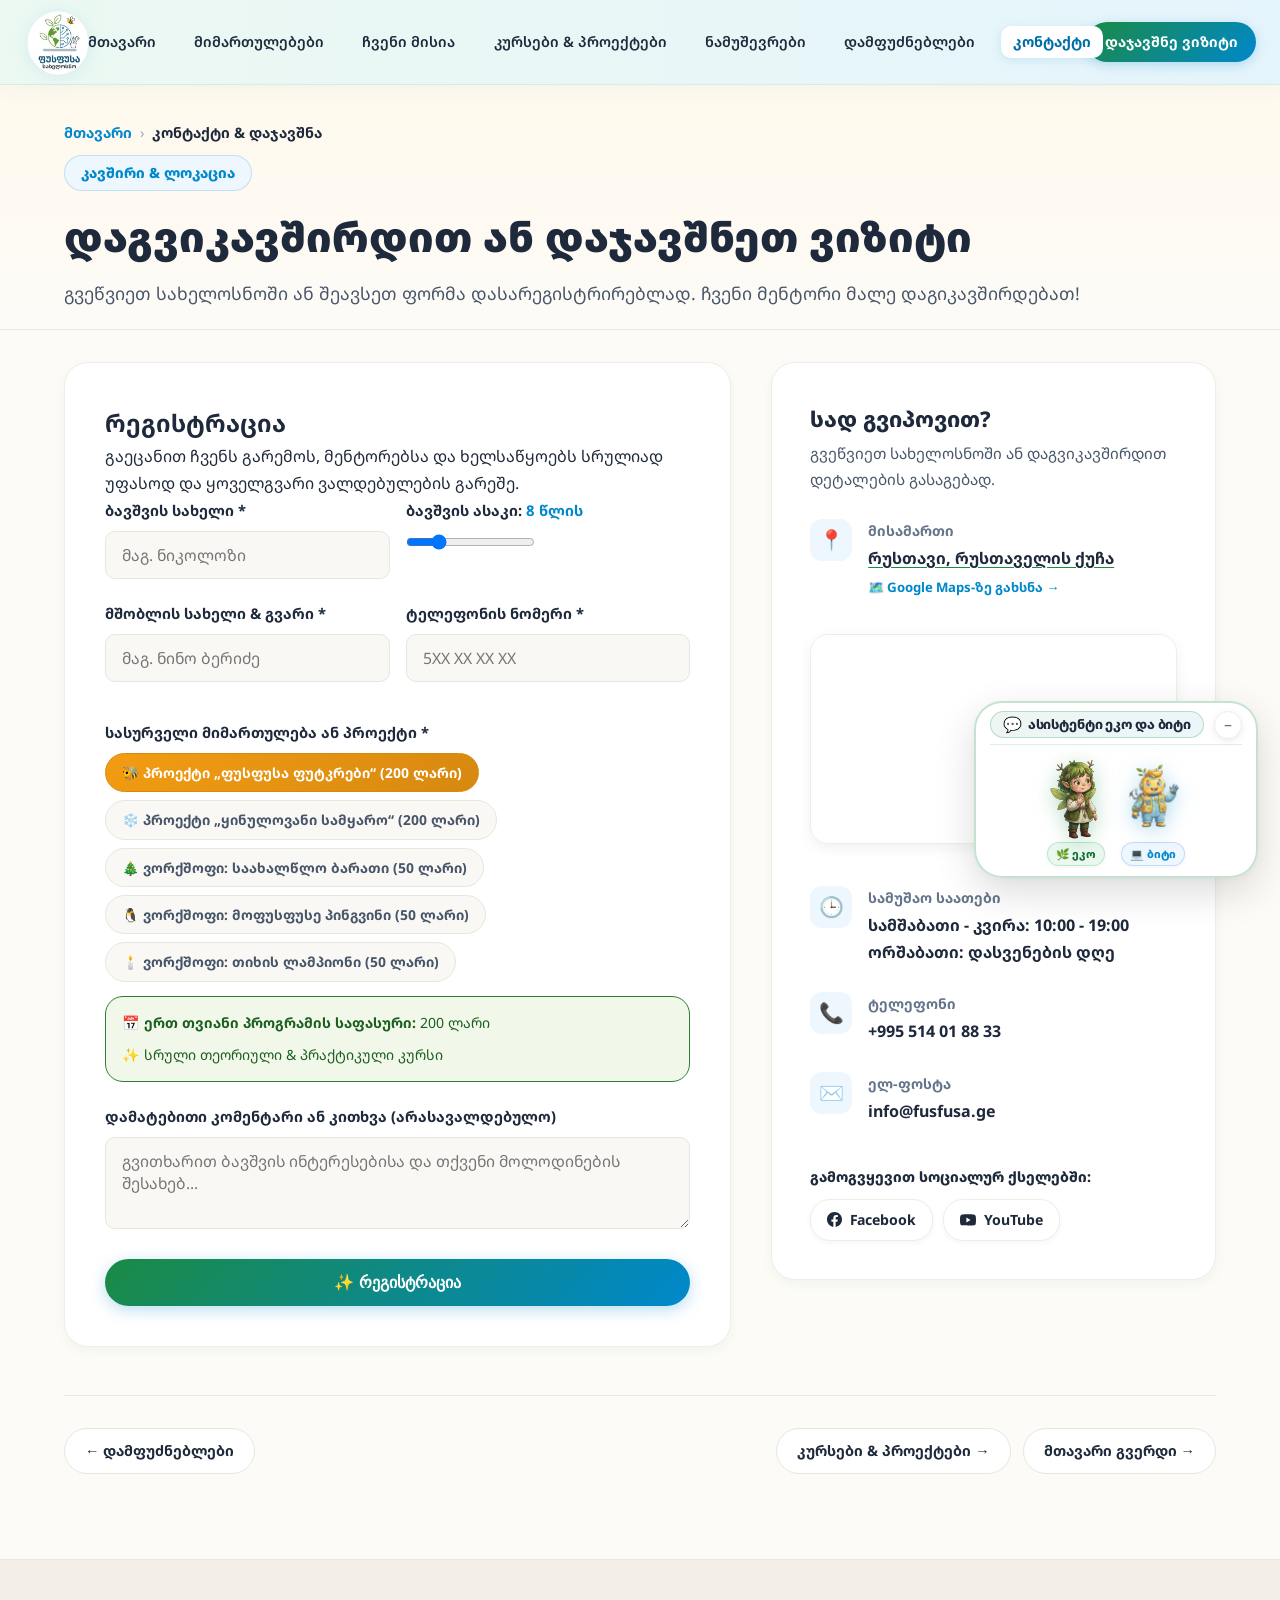
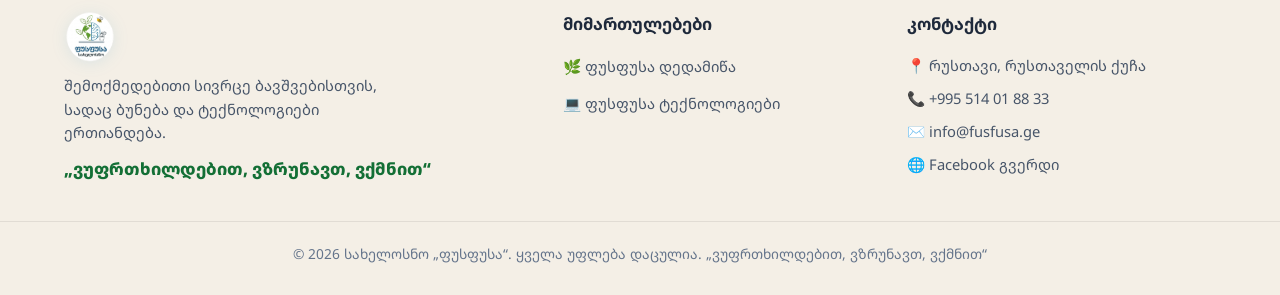
==== commit 2cbf64de: "Add files via upload" ====
--- a/contact.html
+++ b/contact.html
@@ -4,7 +4,7 @@
   <meta charset="UTF-8">
   <meta name="viewport" content="width=device-width, initial-scale=1.0">
   <title>კონტაქტი & დაჯავშნა | სახელოსნო „ფუსფუსა“</title>
-  <meta name="description" content="დარეგისტრირდით სახელოსნო ფუსფუსაში: რუსთავი, რუსთაველის ქუჩა. ტელეფონი: +995 577 101 301.">
+  <meta name="description" content="დარეგისტრირდით სახელოსნო ფუსფუსაში: რუსთავი, რუსთაველის ქუჩა. ტელეფონი: +995 514 01 88 33.">
   
   <link rel="stylesheet" href="styles.css?v=2.4">
   <link rel="icon" type="image/png" href="logo.png">
@@ -97,31 +97,53 @@
               <div class="form-group" style="margin-top: 16px;">
                 <label class="form-label">სასურველი მიმართულება ან პროექტი *</label>
                 <div class="dir-pills-wrap">
-                  <div class="dir-pill active" data-value="robotics-club" id="pill-robotics">🤖 რობოტიკისა & კოდირების წრე</div>
-                  <div class="dir-pill" data-value="bees-project" id="pill-bees">🐝 პროექტი „ფუსფუსა ფუტკრები“</div>
-                  <div class="dir-pill" data-value="ice-world-project" id="pill-ice-world">❄️ პროექტი „ყინულოვანი სამყარო“</div>
-                  <div class="dir-pill" data-value="workshop-card" id="pill-workshop-card">🎄 ვორქშოფი: საახალწლო ბარათი</div>
-                  <div class="dir-pill" data-value="workshop-penguin" id="pill-workshop-penguin">🐧 ვორქშოფი: მოფუსფუსე პინგვინი</div>
-                </div>
-                <input type="hidden" id="chosen-direction" value="robotics-club">
+                  <!-- დროებით ამოღებულია: <div class="dir-pill" data-value="robotics-club" id="pill-robotics">🤖 რობოტიკისა & კოდირების წრე (120 ლარი)</div> -->
+                  <div class="dir-pill active" data-value="bees-project" id="pill-bees">🐝 პროექტი „ფუსფუსა ფუტკრები“ (200 ლარი)</div>
+                  <div class="dir-pill" data-value="ice-world-project" id="pill-ice-world">❄️ პროექტი „ყინულოვანი სამყარო“ (200 ლარი)</div>
+                  <div class="dir-pill" data-value="workshop-card" id="pill-workshop-card">🎄 ვორქშოფი: საახალწლო ბარათი (50 ლარი)</div>
+                  <div class="dir-pill" data-value="workshop-penguin" id="pill-workshop-penguin">🐧 ვორქშოფი: მოფუსფუსე პინგვინი (50 ლარი)</div>
+                  <div class="dir-pill" data-value="workshop-clay-lamp" id="pill-workshop-clay">🕯️ ვორქშოფი: თიხის ლამპიონი (50 ლარი)</div>
+                </div>
+                <input type="hidden" id="chosen-direction" value="bees-project">
+
+                <!-- დროებით ამოღებულია: Robotics Club Info Panel
+                <div id="robotics-subpanel" class="workshop-subpanel" style="display: none; border-color: var(--color-blue); background: #F0F7FF;">
+                  <div style="font-size: 0.88rem; color: var(--color-blue-dark); display: flex; align-items: center; justify-content: space-between; flex-wrap: wrap; gap: 8px;">
+                    <span>🤖 <strong>რობოტიკის წრის საფასური:</strong> 120 ლარი / თვეში</span>
+                    <span>💻 კვირაში 2 შეხვედრა • Micro:bit & Arduino</span>
+                  </div>
+                </div>
+                -->
+
+                <!-- 1-Month Project Info Panel -->
+                <div id="month-project-subpanel" class="workshop-subpanel" style="border-color: #2E7D32; background: #F1F8E9;">
+                  <div style="font-size: 0.88rem; color: #1B5E20; display: flex; align-items: center; justify-content: space-between; flex-wrap: wrap; gap: 8px;">
+                    <span>📅 <strong>ერთ თვიანი პროგრამის საფასური:</strong> 200 ლარი</span>
+                    <span>✨ სრული თეორიული & პრაქტიკული კურსი</span>
+                  </div>
+                </div>
 
                 <!-- Workshop-Only Group Choice: Appears ONLY when a 1-day workshop is selected -->
                 <div id="workshop-subpanel" class="workshop-subpanel" style="display: none;">
+                  <div class="workshop-pricing-banner" style="background: rgba(46, 125, 50, 0.08); border: 1px solid rgba(46, 125, 50, 0.25); border-radius: 10px; padding: 10px 14px; margin-bottom: 12px; font-size: 0.88rem; color: #1B5E20; display: flex; align-items: center; justify-content: space-between; flex-wrap: wrap; gap: 8px;">
+                    <span>⚡ <strong>ვორქშოფის საფასური:</strong> 50 ლარი (1 ბავშვი)</span>
+                    <span>👥 <strong>მაქსიმალური რაოდენობა:</strong> 15 ბავშვი</span>
+                  </div>
                   <div class="workshop-mode-pills">
                     <button type="button" class="workshop-mode-pill active" id="mode-single-btn" data-mode="single">
                       👤 ერთი ბავშვის რეგისტრაცია
                     </button>
                     <button type="button" class="workshop-mode-pill" id="mode-group-btn" data-mode="group">
-                      👥 დაარეგისტრირეთ ჯგუფი
+                      👥 დაარეგისტრირეთ ჯგუფი (მაქს. 15)
                     </button>
                   </div>
                   <input type="hidden" id="workshop-mode" value="single">
 
                   <div id="workshop-group-count-wrap" class="workshop-group-count-wrap" style="display: none;">
-                    <label for="group-count" class="form-label" style="margin-bottom: 0;">რამდენი ბავშვი იქნება ჯგუფში? *</label>
+                    <label for="group-count" class="form-label" style="margin-bottom: 0;">რამდენი ბავშვი იქნება ჯგუფში? (მაქსიმუმ 15) *</label>
                     <div class="group-stepper-wrap">
                       <button type="button" class="stepper-btn" id="stepper-minus" aria-label="შემცირება">−</button>
-                      <input type="number" id="group-count" class="stepper-input" min="2" max="50" value="10">
+                      <input type="number" id="group-count" class="stepper-input" min="2" max="15" value="10">
                       <button type="button" class="stepper-btn" id="stepper-plus" aria-label="გაზრდა">+</button>
                       <span class="stepper-unit">ბავშვი</span>
                     </div>
@@ -151,8 +173,29 @@
               <div class="contact-row-icon">📍</div>
               <div class="contact-row-info">
                 <h5>მისამართი</h5>
-                <p>რუსთავი, რუსთაველის ქუჩა</p>
-              </div>
+                <p>
+                  <a href="https://maps.app.goo.gl/sRnCucsniBFkQdWZ7" target="_blank" rel="noopener noreferrer" style="color: inherit; text-decoration: underline; text-decoration-color: var(--color-green); text-underline-offset: 3px;">
+                    რუსთავი, რუსთაველის ქუჩა
+                  </a>
+                </p>
+                <a href="https://maps.app.goo.gl/sRnCucsniBFkQdWZ7" target="_blank" rel="noopener noreferrer" style="display: inline-flex; align-items: center; gap: 4px; font-size: 0.82rem; font-weight: 700; color: var(--color-blue); margin-top: 4px; text-decoration: none;">
+                  🗺️ Google Maps-ზე გახსნა →
+                </a>
+              </div>
+            </div>
+
+            <!-- Google Maps Interactive Embed -->
+            <div class="contact-map-container" style="margin: 8px 0 16px 0; border-radius: var(--radius-md); overflow: hidden; border: 1px solid var(--border-card); box-shadow: 0 4px 14px rgba(0,0,0,0.06); height: 210px;">
+              <iframe
+                title="სახელოსნო ფუსფუსას ლოკაცია"
+                src="https://maps.google.com/maps?q=41.552370,45.016346&amp;hl=ka&amp;z=16&amp;output=embed"
+                width="100%"
+                height="100%"
+                style="border:0;"
+                allowfullscreen=""
+                loading="lazy"
+                referrerpolicy="no-referrer-when-downgrade">
+              </iframe>
             </div>
 
             <div class="contact-row">
@@ -167,7 +210,7 @@
               <div class="contact-row-icon">📞</div>
               <div class="contact-row-info">
                 <h5>ტელეფონი</h5>
-                <p><a href="tel:+995577101301" style="color: inherit; text-decoration: none;">+995 577 101 301</a></p>
+                <p><a href="tel:+995514018833" style="color: inherit; text-decoration: none;">+995 514 01 88 33</a></p>
               </div>
             </div>
 
@@ -179,12 +222,17 @@
               </div>
             </div>
 
-            <div style="margin-top: 10px;">
+            <div style="margin-top: 14px;">
               <h5 style="font-size: 0.88rem; font-weight: 800; color: var(--text-dark); margin-bottom: 10px;">გამოგვყევით სოციალურ ქსელებში:</h5>
               <div class="social-links-row">
-                <a href="#" class="social-link-btn" aria-label="Facebook">Facebook</a>
-                <a href="#" class="social-link-btn" aria-label="Instagram">Instagram</a>
-                <a href="#" class="social-link-btn" aria-label="YouTube">YouTube</a>
+                <a href="https://www.facebook.com/profile.php?id=61589642798492" target="_blank" rel="noopener noreferrer" class="social-link-btn fb-btn" aria-label="Facebook">
+                  <svg width="15" height="15" viewBox="0 0 24 24" fill="currentColor"><path d="M24 12.073c0-6.627-5.373-12-12-12s-12 5.373-12 12c0 5.99 4.388 10.954 10.125 11.854v-8.385H7.078v-3.47h3.047V9.43c0-3.007 1.792-4.669 4.533-4.669 1.312 0 2.686.235 2.686.235v2.953H15.83c-1.491 0-1.956.925-1.956 1.874v2.25h3.328l-.532 3.47h-2.796v8.385C19.612 23.027 24 18.062 24 12.073z"/></svg>
+                  Facebook
+                </a>
+                <a href="https://www.youtube.com/@fusfusa" target="_blank" rel="noopener noreferrer" class="social-link-btn yt-btn" aria-label="YouTube">
+                  <svg width="16" height="16" viewBox="0 0 24 24" fill="currentColor"><path d="M23.498 6.186a3.016 3.016 0 0 0-2.122-2.136C19.505 3.545 12 3.545 12 3.545s-7.505 0-9.377.505A3.017 3.017 0 0 0 .502 6.186C0 8.07 0 12 0 12s0 3.93.502 5.814a3.016 3.016 0 0 0 2.122 2.136c1.871.505 9.376.505 9.376.505s7.505 0 9.377-.505a3.015 3.015 0 0 0 2.122-2.136C24 15.93 24 12 24 12s0-3.93-.502-5.814zM9.545 15.568V8.432L15.818 12l-6.273 3.568z"/></svg>
+                  YouTube
+                </a>
               </div>
             </div>
           </div>
@@ -240,9 +288,10 @@
 
       <div class="footer-links-col">
         <h5>კონტაქტი</h5>
-        <p>📍 რუსთავი, რუსთაველის ქუჩა</p>
-        <p>📞 <a href="tel:+995577101301">+995 577 101 301</a></p>
+        <p>📍 <a href="https://maps.app.goo.gl/sRnCucsniBFkQdWZ7" target="_blank" rel="noopener noreferrer">რუსთავი, რუსთაველის ქუჩა</a></p>
+        <p>📞 <a href="tel:+995514018833">+995 514 01 88 33</a></p>
         <p>✉️ <a href="mailto:info@fusfusa.ge">info@fusfusa.ge</a></p>
+        <p>🌐 <a href="https://www.facebook.com/profile.php?id=61589642798492" target="_blank" rel="noopener noreferrer">Facebook გვერდი</a></p>
       </div>
     </div>
 
--- a/styles.css
+++ b/styles.css
@@ -611,11 +611,13 @@
 /* Hero Visual Showcase */
 .hero-visual-card {
   position: relative;
-  background: linear-gradient(145deg, #FFFFFF 0%, #FFFDF8 100%);
-  border: 1px solid var(--border-card);
+  background: 
+    linear-gradient(145deg, #FFFFFF 0%, #FFFDF8 100%) padding-box,
+    linear-gradient(to right, #72D296 0%, #72D296 50%, #56CCF2 50%, #56CCF2 100%) border-box;
+  border: 3.5px solid transparent;
   border-radius: var(--radius-lg);
   padding: 24px;
-  box-shadow: 0 16px 40px rgba(0, 136, 204, 0.1);
+  box-shadow: -6px 16px 36px rgba(114, 210, 150, 0.16), 6px 16px 36px rgba(86, 204, 242, 0.16);
   display: flex;
   flex-direction: column;
   align-items: center;
@@ -1316,15 +1318,35 @@
   transition: transform 0.25s ease, box-shadow 0.25s ease;
 }
 
-.course-card:hover {
-  transform: translateY(-5px);
-  box-shadow: var(--shadow-hover);
+.course-card-image-wrap {
+  width: 100%;
+  aspect-ratio: 16 / 10;
+  border-radius: var(--radius-sm);
+  overflow: hidden;
+  margin-bottom: 18px;
+  box-shadow: 0 6px 16px rgba(0, 0, 0, 0.08);
+  border: 1px solid var(--border-card);
+  background: #F8F9FA;
+}
+
+.course-card-img {
+  width: 100%;
+  height: 100%;
+  object-fit: cover;
+  object-position: center 35%;
+  display: block;
+  transition: transform 0.3s ease;
+}
+
+.course-card:hover .course-card-img {
+  transform: scale(1.04);
 }
 
 .course-meta {
   display: flex;
-  justify-content: space-between;
-  align-items: center;
+  flex-wrap: wrap;
+  align-items: center;
+  gap: 8px;
   margin-bottom: 18px;
 }
 
@@ -1337,10 +1359,35 @@
   border-radius: var(--radius-full);
 }
 
+.badge-price {
+  background: rgba(46, 125, 50, 0.12);
+  color: #1B5E20;
+  font-size: 0.82rem;
+  font-weight: 800;
+  padding: 4px 12px;
+  border-radius: var(--radius-full);
+  display: inline-flex;
+  align-items: center;
+  gap: 4px;
+}
+
+.badge-capacity {
+  background: rgba(2, 136, 209, 0.1);
+  color: #0277BD;
+  font-size: 0.82rem;
+  font-weight: 700;
+  padding: 4px 12px;
+  border-radius: var(--radius-full);
+  display: inline-flex;
+  align-items: center;
+  gap: 4px;
+}
+
 .badge-track {
   font-size: 0.82rem;
   font-weight: 700;
   color: var(--text-muted);
+  margin-left: auto;
 }
 
 .course-title {
@@ -1359,6 +1406,10 @@
 }
 
 .open-details-btn {
+  display: inline-flex;
+  align-items: center;
+  justify-content: center;
+  text-decoration: none;
   background: none;
   border: 1px solid var(--color-blue);
   color: var(--color-blue);
@@ -1378,6 +1429,28 @@
   color: #FFFFFF;
 }
 
+.course-card-footer {
+  display: flex;
+  align-items: center;
+  justify-content: space-between;
+  margin-top: 18px;
+  padding-top: 16px;
+  border-top: 1px dashed var(--border-light);
+  gap: 12px;
+  flex-wrap: wrap;
+}
+
+.course-card-footer .open-details-btn {
+  align-self: auto;
+}
+
+.price-pill {
+  background: rgba(46, 125, 50, 0.12) !important;
+  color: #1B5E20 !important;
+  border-color: rgba(46, 125, 50, 0.3) !important;
+  font-weight: 800 !important;
+}
+
 /* =========================================================================
    INTEGRATED PROJECTS (ინტეგრირებული პროექტები)
    ========================================================================= */
@@ -2020,9 +2093,9 @@
 .mentor-competencies,
 .mentor-tags-wrap {
   display: flex;
-  flex-wrap: wrap;
+  flex-direction: column;
+  align-items: center;
   gap: 8px;
-  justify-content: center;
 }
 
 .comp-pill,
@@ -2356,6 +2429,46 @@
 .social-icon-btn:hover {
   background: var(--color-orange);
   color: #FFFFFF;
+}
+
+.social-links-row {
+  display: flex;
+  gap: 10px;
+  flex-wrap: wrap;
+}
+
+.social-link-btn {
+  display: inline-flex;
+  align-items: center;
+  gap: 8px;
+  padding: 8px 16px;
+  border-radius: 20px;
+  background: #FFFFFF;
+  border: 1px solid var(--border-card);
+  color: var(--text-dark);
+  font-size: 0.88rem;
+  font-weight: 700;
+  text-decoration: none;
+  transition: all 0.25s ease;
+  box-shadow: 0 2px 6px rgba(0, 0, 0, 0.04);
+}
+
+.social-link-btn:hover {
+  transform: translateY(-2px);
+  box-shadow: 0 4px 12px rgba(0, 0, 0, 0.1);
+  text-decoration: none;
+}
+
+.social-link-btn.fb-btn:hover {
+  background: #1877F2;
+  color: #FFFFFF;
+  border-color: #1877F2;
+}
+
+.social-link-btn.yt-btn:hover {
+  background: #FF0000;
+  color: #FFFFFF;
+  border-color: #FF0000;
 }
 
 /* Footer */
